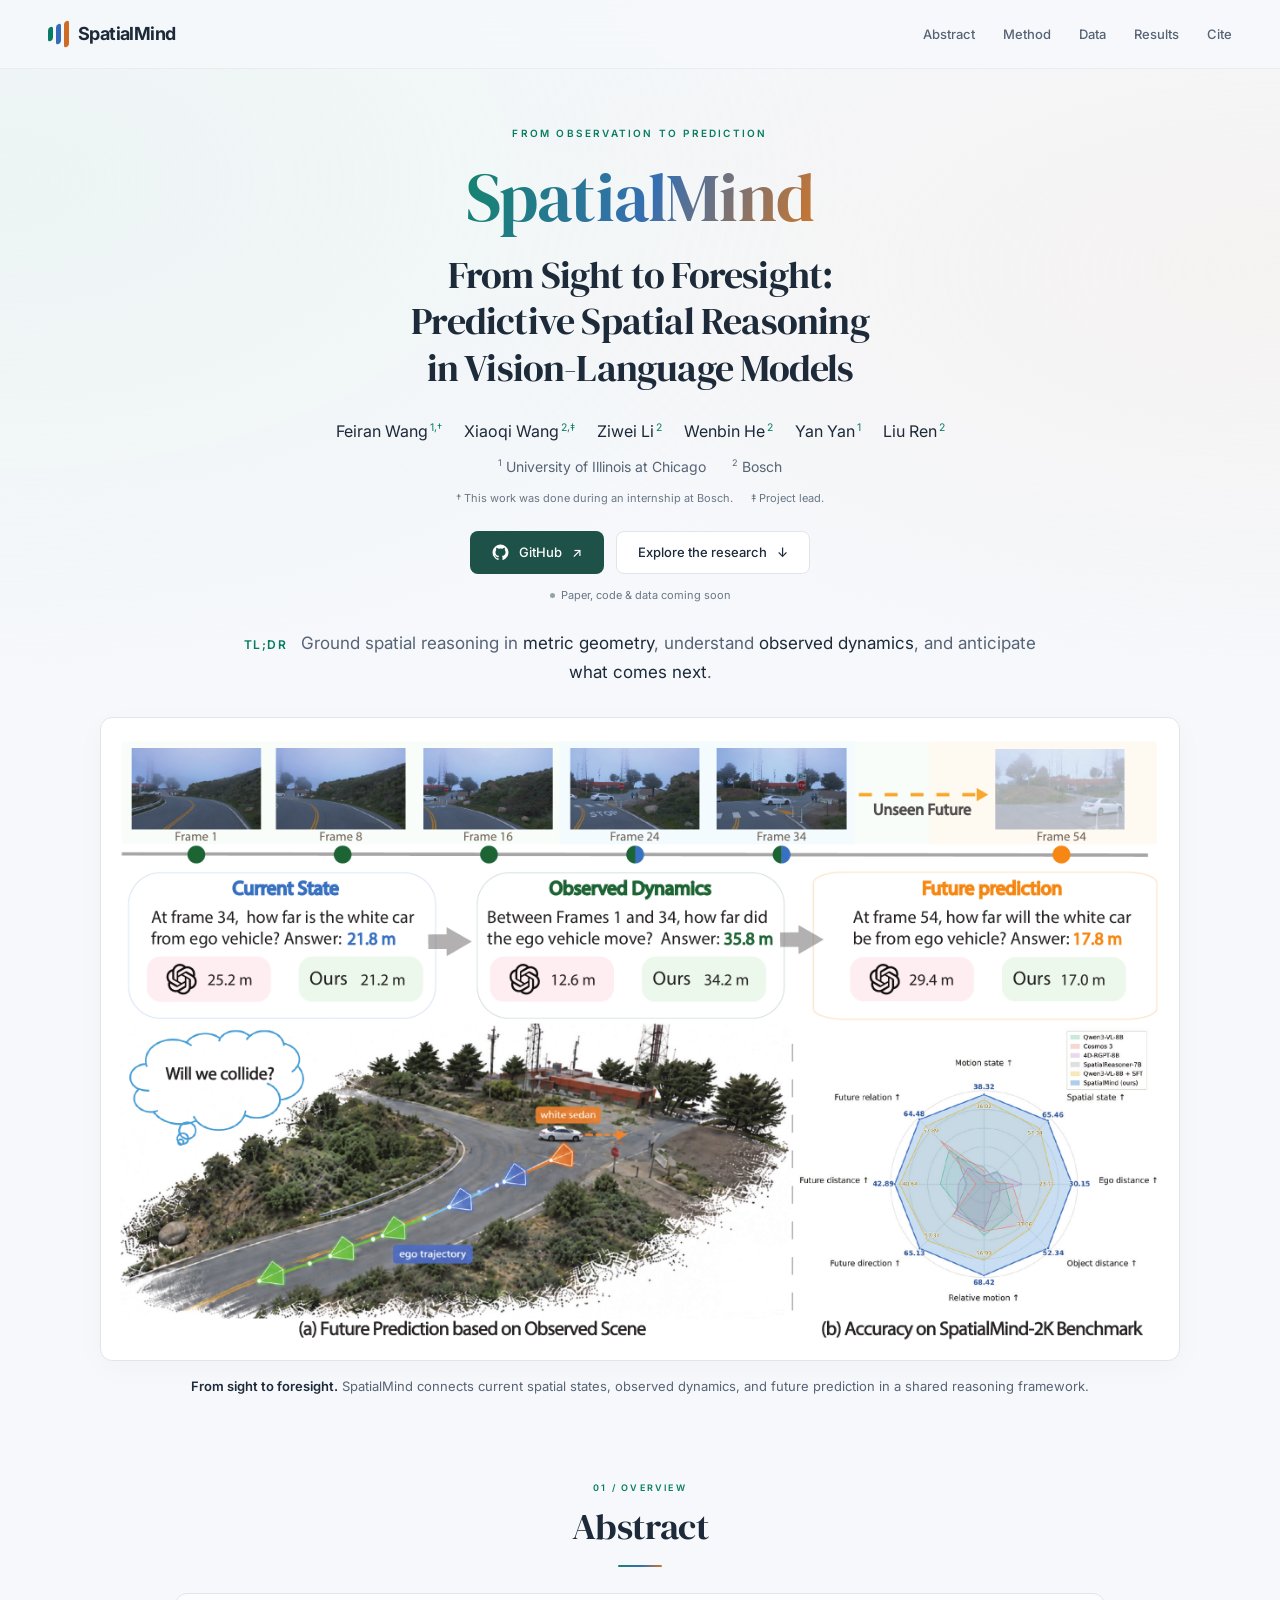
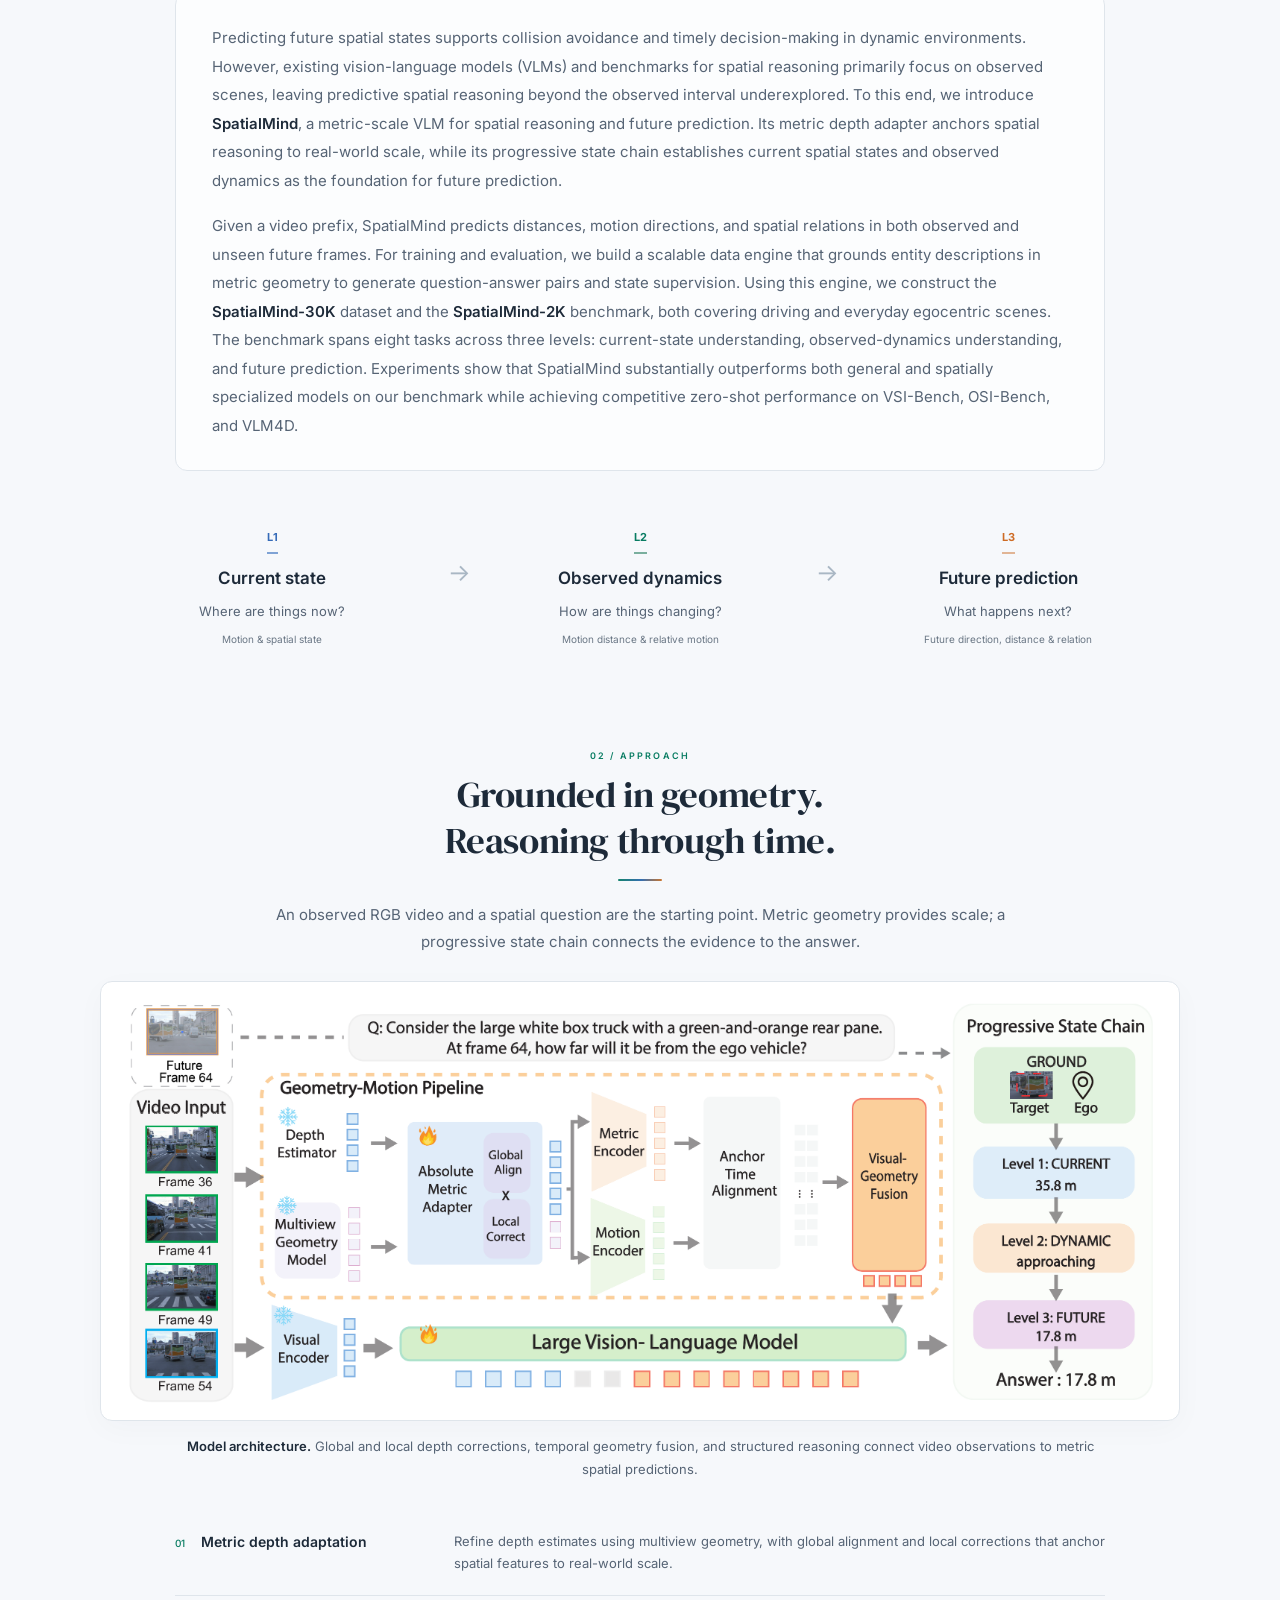
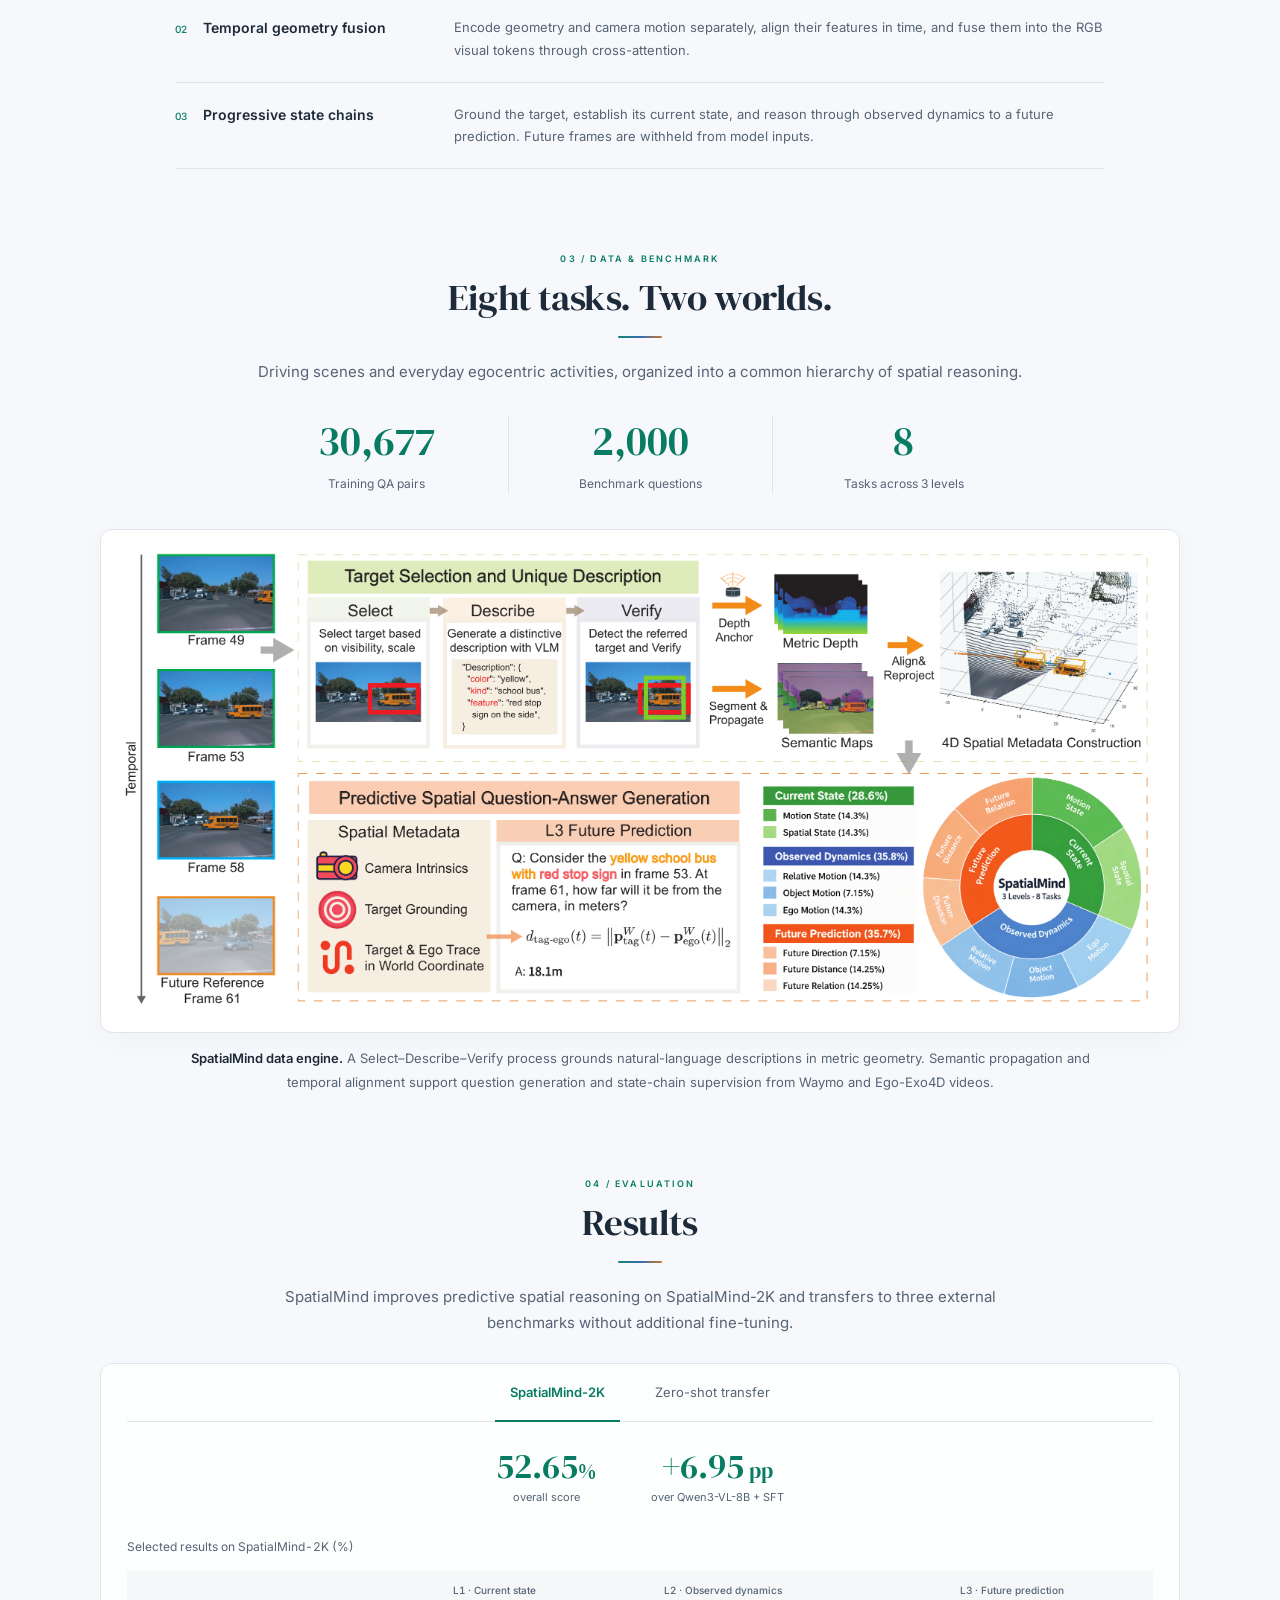
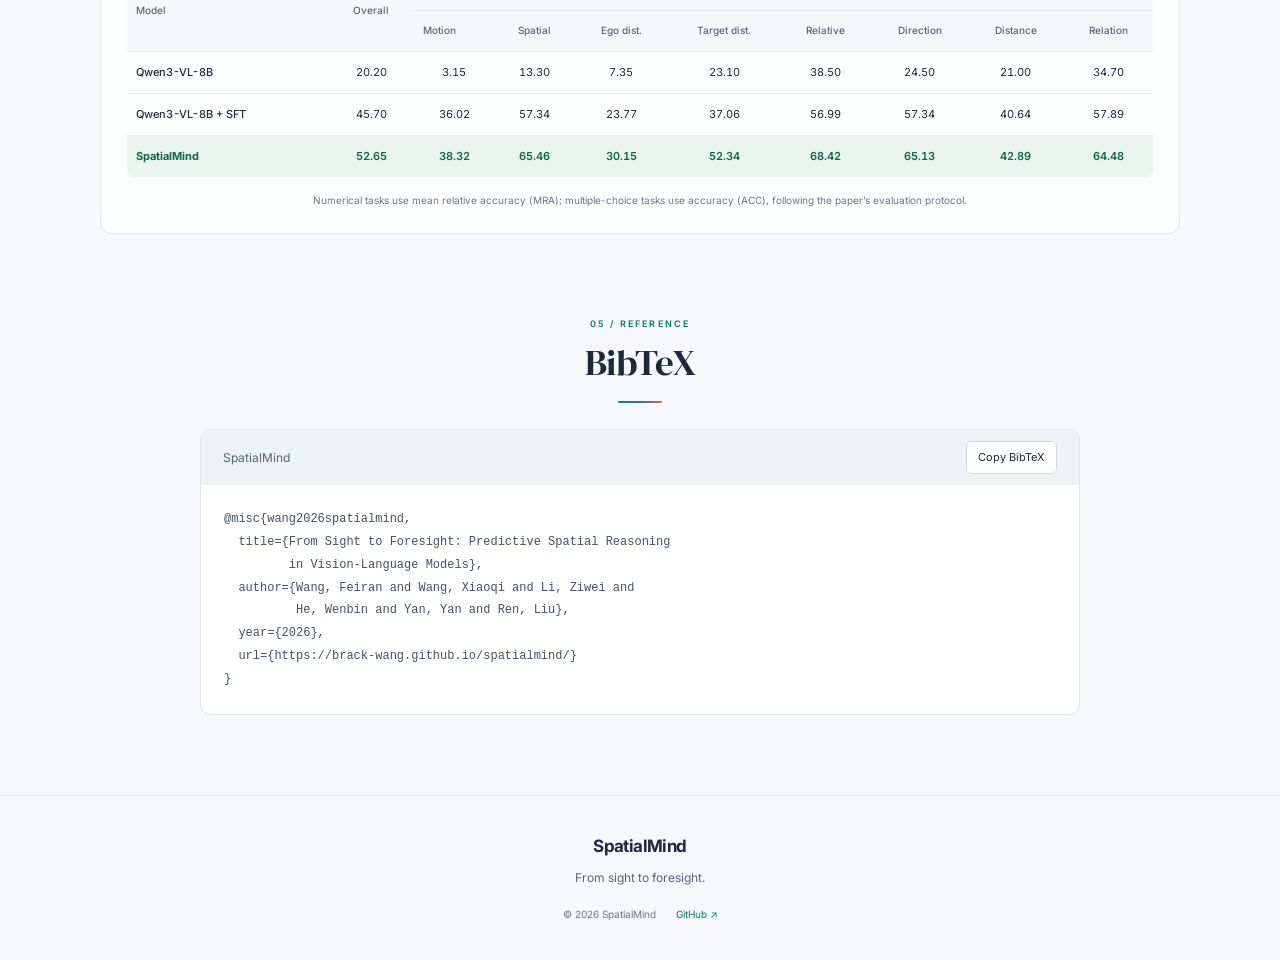
==== asset/index.html @ e6ec5005 "Move project files into asset directory" ====
<!doctype html>
<html lang="en">
<head>
  <meta charset="utf-8">
  <meta name="viewport" content="width=device-width, initial-scale=1">
  <meta name="theme-color" content="#f6f8fb">
  <title>SpatialMind — From Sight to Foresight</title>
  <meta name="description" content="SpatialMind: metric-scale spatial reasoning and future prediction in vision-language models. From current spatial states and observed dynamics to unseen future frames.">
  <meta property="og:type" content="website">
  <meta property="og:title" content="SpatialMind — From Sight to Foresight">
  <meta property="og:description" content="Predictive Spatial Reasoning in Vision-Language Models">
  <meta property="og:url" content="https://brack-wang.github.io/spatialmind/">
  <meta property="og:image" content="https://brack-wang.github.io/spatialmind/teaser.png">
  <meta name="twitter:card" content="summary_large_image">
  <link rel="canonical" href="https://brack-wang.github.io/spatialmind/">
  <link rel="icon" href="favicon.svg" type="image/svg+xml">
  <link rel="preconnect" href="https://fonts.googleapis.com">
  <link rel="preconnect" href="https://fonts.gstatic.com" crossorigin>
  <link href="https://fonts.googleapis.com/css2?family=DM+Serif+Display&family=Inter:wght@400;500;600;700&display=swap" rel="stylesheet">
  <link rel="stylesheet" href="style.css">
  <script src="site.js" defer></script>
</head>
<body>
  <a class="skip-link" href="#main">Skip to content</a>
  <header class="site-header">
    <div class="nav-shell">
      <a class="wordmark" href="#top" aria-label="SpatialMind, back to top"><span class="brand-mark" aria-hidden="true"><i></i><i></i><i></i></span>SpatialMind</a>
      <nav aria-label="Main navigation">
        <a href="#abstract">Abstract</a><a href="#method">Method</a><a href="#data">Data</a><a href="#results">Results</a><a href="#citation">Cite</a>
      </nav>
    </div>
  </header>

  <main id="main">
    <section class="hero container" id="top" aria-labelledby="paper-title">
      <p class="eyebrow">FROM OBSERVATION TO PREDICTION</p>
      <h1 id="paper-title"><span class="project-name">SpatialMind</span><span class="paper-title">From Sight to Foresight:<br>Predictive Spatial Reasoning<br class="desktop-break"> in Vision-Language Models</span></h1>
      <div class="authors" aria-label="Authors">
        <span><a href="https://openreview.net/profile?id=~Feiran_Wang2">Feiran Wang</a><sup>1,†</sup></span>
        <span><a href="https://openreview.net/profile?id=~Xiaoqi_Wang2">Xiaoqi Wang</a><sup>2,‡</sup></span>
        <span><a href="https://openreview.net/profile?id=~Ziwei_Li3">Ziwei Li</a><sup>2</sup></span>
        <span><a href="https://openreview.net/profile?id=~Wenbin_He1">Wenbin He</a><sup>2</sup></span>
        <span><a href="https://openreview.net/profile?id=~Yan_Yan6">Yan Yan</a><sup>1</sup></span>
        <span><a href="https://openreview.net/profile?id=~Liu_Ren1">Liu Ren</a><sup>2</sup></span>
      </div>
      <div class="affiliations"><span><sup>1</sup> University of Illinois at Chicago</span><span><sup>2</sup> Bosch</span></div>
      <p class="author-notes"><span>† This work was done during an internship at Bosch.</span><span>‡ Project lead.</span></p>
      <div class="hero-actions">
        <a class="button button-primary" href="https://github.com/Brack-Wang/spatialmind"><svg viewBox="0 0 24 24" aria-hidden="true"><path fill="currentColor" d="M12 .8a11.2 11.2 0 0 0-3.54 21.83c.56.1.77-.24.77-.54v-2.1c-3.12.68-3.78-1.33-3.78-1.33-.51-1.3-1.25-1.64-1.25-1.64-1.02-.7.08-.69.08-.69 1.13.08 1.72 1.16 1.72 1.16 1 1.71 2.62 1.22 3.26.93.1-.72.4-1.22.71-1.5-2.49-.28-5.11-1.24-5.11-5.53 0-1.22.44-2.22 1.16-3-.12-.28-.5-1.42.11-2.96 0 0 .94-.3 3.08 1.15a10.7 10.7 0 0 1 5.6 0c2.14-1.45 3.08-1.15 3.08-1.15.61 1.54.23 2.68.11 2.96.72.78 1.16 1.78 1.16 3 0 4.3-2.62 5.24-5.12 5.52.4.35.76 1.03.76 2.08v3.1c0 .3.2.65.77.54A11.2 11.2 0 0 0 12 .8Z"/></svg>GitHub <span aria-hidden="true">↗</span></a>
        <a class="button button-secondary" href="#abstract">Explore the research <span aria-hidden="true">↓</span></a>
      </div>
      <p class="release-note"><span aria-hidden="true"></span>Paper, code &amp; data coming soon</p>
      <p class="tldr"><strong>TL;DR</strong> Ground spatial reasoning in <em>metric geometry</em>, understand <em>observed dynamics</em>, and anticipate <em>what comes next</em>.</p>
    </section>

    <div class="container">
      <figure class="figure-block hero-figure">
        <a class="figure-frame" href="teaser.png" data-lightbox aria-label="Enlarge the SpatialMind overview"><img src="teaser.png" width="2400" height="1398" alt="SpatialMind reasons from a current distance estimate through observed motion to future distance prediction. A driving example and an eight-task benchmark comparison illustrate the approach." fetchpriority="high"></a>
        <figcaption><strong>From sight to foresight.</strong> SpatialMind connects current spatial states, observed dynamics, and future prediction in a shared reasoning framework.</figcaption>
      </figure>
    </div>

    <section class="section container" id="abstract" aria-labelledby="abstract-title">
      <div class="section-heading"><span class="section-label">01 / OVERVIEW</span><h2 id="abstract-title">Abstract</h2></div>
      <div class="paper-panel abstract-text">
        <p>Predicting future spatial states supports collision avoidance and timely decision-making in dynamic environments. However, existing vision-language models (VLMs) and benchmarks for spatial reasoning primarily focus on observed scenes, leaving predictive spatial reasoning beyond the observed interval underexplored. To this end, we introduce <strong>SpatialMind</strong>, a metric-scale VLM for spatial reasoning and future prediction. Its metric depth adapter anchors spatial reasoning to real-world scale, while its progressive state chain establishes current spatial states and observed dynamics as the foundation for future prediction.</p>
        <p>Given a video prefix, SpatialMind predicts distances, motion directions, and spatial relations in both observed and unseen future frames. For training and evaluation, we build a scalable data engine that grounds entity descriptions in metric geometry to generate question-answer pairs and state supervision. Using this engine, we construct the <strong>SpatialMind-30K</strong> dataset and the <strong>SpatialMind-2K</strong> benchmark, both covering driving and everyday egocentric scenes. The benchmark spans eight tasks across three levels: current-state understanding, observed-dynamics understanding, and future prediction. Experiments show that SpatialMind substantially outperforms both general and spatially specialized models on our benchmark while achieving competitive zero-shot performance on VSI-Bench, OSI-Bench, and VLM4D.</p>
      </div>
      <ol class="reasoning-levels">
        <li><span class="level-index">L1</span><h3>Current state</h3><p>Where are things now?</p><span>Motion &amp; spatial state</span></li>
        <li><span class="level-index">L2</span><h3>Observed dynamics</h3><p>How are things changing?</p><span>Motion distance &amp; relative motion</span></li>
        <li><span class="level-index">L3</span><h3>Future prediction</h3><p>What happens next?</p><span>Future direction, distance &amp; relation</span></li>
      </ol>
    </section>

    <section class="section container" id="method" aria-labelledby="method-title">
      <div class="section-heading"><span class="section-label">02 / APPROACH</span><h2 id="method-title">Grounded in geometry.<br>Reasoning through time.</h2></div>
      <p class="section-intro">An observed RGB video and a spatial question are the starting point. Metric geometry provides scale; a progressive state chain connects the evidence to the answer.</p>
      <figure class="figure-block">
        <a class="figure-frame" href="model.png" data-lightbox aria-label="Enlarge the model architecture"><img src="model.png" width="2800" height="1083" loading="lazy" alt="SpatialMind architecture with metric depth refinement, separate geometry and motion encoders, anchor time alignment, visual-geometry fusion, and progressive state-chain reasoning."></a>
        <figcaption><strong>Model architecture.</strong> Global and local depth corrections, temporal geometry fusion, and structured reasoning connect video observations to metric spatial predictions.</figcaption>
      </figure>
      <dl class="method-details">
        <div><dt><span>01</span> Metric depth adaptation</dt><dd>Refine depth estimates using multiview geometry, with global alignment and local corrections that anchor spatial features to real-world scale.</dd></div>
        <div><dt><span>02</span> Temporal geometry fusion</dt><dd>Encode geometry and camera motion separately, align their features in time, and fuse them into the RGB visual tokens through cross-attention.</dd></div>
        <div><dt><span>03</span> Progressive state chains</dt><dd>Ground the target, establish its current state, and reason through observed dynamics to a future prediction. Future frames are withheld from model inputs.</dd></div>
      </dl>
    </section>

    <section class="section container" id="data" aria-labelledby="data-title">
      <div class="section-heading"><span class="section-label">03 / DATA &amp; BENCHMARK</span><h2 id="data-title">Eight tasks. Two worlds.</h2></div>
      <p class="section-intro">Driving scenes and everyday egocentric activities, organized into a common hierarchy of spatial reasoning.</p>
      <div class="dataset-stats"><div><strong>30,677</strong><span>Training QA pairs</span></div><div><strong>2,000</strong><span>Benchmark questions</span></div><div><strong>8</strong><span>Tasks across 3 levels</span></div></div>
      <figure class="figure-block">
        <a class="figure-frame" href="data-engine.png" data-lightbox aria-label="Enlarge the data engine"><img src="data-engine.png" width="2800" height="1257" loading="lazy" alt="The SpatialMind data engine links target selection and verified entity descriptions to metric geometry, temporal spatial metadata, and question-answer generation across eight tasks."></a>
        <figcaption><strong>SpatialMind data engine.</strong> A Select–Describe–Verify process grounds natural-language descriptions in metric geometry. Semantic propagation and temporal alignment support question generation and state-chain supervision from Waymo and Ego-Exo4D videos.</figcaption>
      </figure>
    </section>

    <section class="section container" id="results" aria-labelledby="results-title">
      <div class="section-heading"><span class="section-label">04 / EVALUATION</span><h2 id="results-title">Results</h2></div>
      <p class="section-intro">SpatialMind improves predictive spatial reasoning on SpatialMind-2K and transfers to three external benchmarks without additional fine-tuning.</p>
      <div class="results-tabs" data-tabs>
        <div class="tab-list" role="tablist" aria-label="Evaluation benchmark">
          <button role="tab" id="tab-spatialmind" aria-controls="panel-spatialmind" aria-selected="true" tabindex="0">SpatialMind-2K</button>
          <button role="tab" id="tab-transfer" aria-controls="panel-transfer" aria-selected="false" tabindex="-1">Zero-shot transfer</button>
        </div>
        <div id="panel-spatialmind" role="tabpanel" aria-labelledby="tab-spatialmind" tabindex="0">
          <div class="result-summary"><p><strong>52.65<span>%</span></strong> overall score</p><p><strong>+6.95<span> pp</span></strong> over Qwen3-VL-8B + SFT</p></div>
          <div class="table-scroll" tabindex="0" role="region" aria-label="SpatialMind-2K results, scroll horizontally for all tasks">
            <table class="results-table"><caption>Selected results on SpatialMind-2K (%)</caption><thead><tr><th scope="col" rowspan="2">Model</th><th scope="col" rowspan="2">Overall</th><th scope="colgroup" colspan="2">L1 · Current state</th><th scope="colgroup" colspan="3">L2 · Observed dynamics</th><th scope="colgroup" colspan="3">L3 · Future prediction</th></tr><tr><th scope="col">Motion</th><th scope="col">Spatial</th><th scope="col">Ego dist.</th><th scope="col">Target dist.</th><th scope="col">Relative</th><th scope="col">Direction</th><th scope="col">Distance</th><th scope="col">Relation</th></tr></thead><tbody>
              <tr><th scope="row">Qwen3-VL-8B</th><td>20.20</td><td>3.15</td><td>13.30</td><td>7.35</td><td>23.10</td><td>38.50</td><td>24.50</td><td>21.00</td><td>34.70</td></tr>
              <tr><th scope="row">Qwen3-VL-8B + SFT</th><td>45.70</td><td>36.02</td><td>57.34</td><td>23.77</td><td>37.06</td><td>56.99</td><td>57.34</td><td>40.64</td><td>57.89</td></tr>
              <tr class="ours"><th scope="row">SpatialMind</th><td>52.65</td><td>38.32</td><td>65.46</td><td>30.15</td><td>52.34</td><td>68.42</td><td>65.13</td><td>42.89</td><td>64.48</td></tr>
            </tbody></table>
          </div>
          <p class="table-note">Numerical tasks use mean relative accuracy (MRA); multiple-choice tasks use accuracy (ACC), following the paper’s evaluation protocol.</p>
        </div>
        <div id="panel-transfer" role="tabpanel" aria-labelledby="tab-transfer" tabindex="0" hidden>
          <div class="table-scroll" tabindex="0" role="region" aria-label="Zero-shot transfer results">
            <table class="results-table transfer-table"><caption>SpatialMind: zero-shot evaluation on external benchmarks (%)</caption><thead><tr><th scope="col">Benchmark</th><th scope="col">Average / Overall</th><th scope="col">Breakdown</th></tr></thead><tbody>
              <tr><th scope="row">VSI-Bench</th><td class="score">46.4</td><td>Measurement: 52.1 · Spatiotemporal: 52.4</td></tr>
              <tr><th scope="row">OSI-Bench</th><td class="score">35.0</td><td>Static: 30.2 · Dynamic: 33.4</td></tr>
              <tr><th scope="row">VLM4D</th><td class="score">53.4</td><td>Real: 53.5 · Synthetic: 52.9</td></tr>
            </tbody></table>
          </div>
          <p class="table-note">Each benchmark retains its original scoring convention. Scores across different benchmarks are not directly comparable.</p>
        </div>
      </div>
    </section>

    <section class="section container citation-section" id="citation" aria-labelledby="citation-title">
      <div class="section-heading"><span class="section-label">05 / REFERENCE</span><h2 id="citation-title">BibTeX</h2></div>
      <div class="citation-box"><div class="citation-bar"><span>SpatialMind</span><button class="copy-button" id="copy-citation" type="button">Copy BibTeX</button></div><pre><code id="bibtex">@misc{wang2026spatialmind,
  title={From Sight to Foresight: Predictive Spatial Reasoning
         in Vision-Language Models},
  author={Wang, Feiran and Wang, Xiaoqi and Li, Ziwei and
          He, Wenbin and Yan, Yan and Ren, Liu},
  year={2026},
  url={https://brack-wang.github.io/spatialmind/}
}</code></pre><p id="copy-status" class="copy-status" role="status" aria-live="polite"></p></div>
    </section>
  </main>
  <footer><a class="wordmark" href="#top">SpatialMind</a><p>From sight to foresight.</p><div><span>© 2026 SpatialMind</span><a href="https://github.com/Brack-Wang/spatialmind">GitHub ↗</a></div></footer>
  <dialog id="figure-dialog" aria-labelledby="figure-dialog-title"><div class="dialog-bar"><h2 id="figure-dialog-title">Figure preview</h2><button type="button" id="close-figure" aria-label="Close figure preview">×</button></div><img id="expanded-figure" alt=""><p id="expanded-caption"></p></dialog>
</body>
</html>
---- asset/style.css ----
:root {
  color-scheme: light;
  --ink: #1d2a39;
  --muted: #566475;
  --light: #6a7785;
  --green: #087c62;
  --blue: #356bb8;
  --orange: #ce6b24;
  --line: #dfe5eb;
  --paper: #fff;
  --gradient: linear-gradient(110deg, #14846c 0%, #366fb1 53%, #cd762c 100%);
}
* { box-sizing: border-box; }
html { scroll-behavior: smooth; scroll-padding-top: 90px; }
body { margin: 0; background: #f6f8fb; color: var(--ink); font: 400 16px/1.75 "Inter", -apple-system, BlinkMacSystemFont, "Segoe UI", sans-serif; }
body::before { content: ""; position: fixed; inset: 0; z-index: -1; background: radial-gradient(ellipse at 0% 20%, #d8eee44d, transparent 48%), radial-gradient(ellipse at 100% 30%, #f5e4d945, transparent 45%); pointer-events: none; }
a { color: var(--green); text-decoration: none; text-underline-offset: 4px; }
a:hover { text-decoration: underline; }
button, a { -webkit-tap-highlight-color: transparent; }
button { font: inherit; cursor: pointer; }
button:disabled { cursor: default; }
:focus-visible { outline: 3px solid #356bb8; outline-offset: 5px; }
img { display: block; max-width: 100%; height: auto; }
sup { font-size: .65em; line-height: 0; }
strong { font-weight: 600; }
[hidden] { display: none !important; }
.container { width: min(1080px, calc(100% - 48px)); margin-inline: auto; }
.skip-link { position: fixed; top: -80px; left: 16px; z-index: 200; padding: 8px 16px; background: white; border: 1px solid var(--green); }
.skip-link:focus { top: 10px; }
.site-header { position: sticky; top: 0; z-index: 20; background: #f6f8fbec; border-bottom: 1px solid #dfe5eb9c; backdrop-filter: blur(16px); }
.nav-shell { max-width: 1240px; min-height: 68px; padding: 12px 28px; margin: auto; display: flex; align-items: center; justify-content: space-between; gap: 24px; }
.wordmark { display: inline-flex; align-items: center; gap: 9px; font-size: 18px; font-weight: 700; letter-spacing: -.6px; color: var(--ink); }
.wordmark:hover { text-decoration: none; }
.brand-mark { display: flex; gap: 3px; align-items: center; }
.brand-mark i { width: 5px; height: 14px; border-radius: 3px; background: var(--green); transform: skewY(-20deg); }
.brand-mark i:nth-child(2) { height: 20px; background: var(--blue); }
.brand-mark i:nth-child(3) { height: 26px; background: var(--orange); }
nav { display: flex; align-items: center; gap: 28px; }
nav a { color: var(--muted); font-size: 13px; font-weight: 500; transition: color .15s; }
nav a:hover, nav a[aria-current] { color: var(--green); }
.hero { text-align: center; padding-block: 56px 30px; }
.eyebrow, .section-label { font-size: 10px; font-weight: 600; letter-spacing: 2.2px; color: var(--green); }
.eyebrow { margin: 0 0 14px; }
h1 { margin: 0; font-family: "DM Serif Display", Georgia, serif; font-weight: 400; line-height: 1.2; letter-spacing: -.8px; }
.project-name { display: block; width: fit-content; margin: 0 auto 14px; font-size: clamp(48px, 7vw, 68px); background: var(--gradient); background-clip: text; -webkit-background-clip: text; color: transparent; }
.paper-title { display: block; font-size: clamp(25px, 3.6vw, 38px); line-height: 1.22; max-width: 900px; margin: auto; }
.authors { display: flex; flex-wrap: wrap; justify-content: center; gap: 5px 22px; margin: 26px 0 10px; font-size: 16px; }
.authors > span { white-space: nowrap; }
.authors a { color: var(--ink); }
.authors sup { color: var(--green); padding-left: 2px; }
.affiliations { display: flex; flex-wrap: wrap; justify-content: center; gap: 6px 26px; color: var(--muted); font-size: 14px; }
.author-notes { display: flex; flex-wrap: wrap; justify-content: center; gap: 3px 18px; margin: 9px 0 23px; font-size: 11px; color: var(--light); }
.hero-actions { display: flex; flex-wrap: wrap; gap: 12px; justify-content: center; }
.button { display: inline-flex; justify-content: center; align-items: center; gap: 10px; min-height: 43px; padding: 9px 21px; border-radius: 8px; font-size: 13px; font-weight: 500; border: 1px solid transparent; transition: transform .2s, box-shadow .2s; }
.button:hover { text-decoration: none; transform: translateY(-2px); box-shadow: 0 5px 15px #233d4512; }
.button svg { width: 17px; height: 17px; }
.button-primary { background: #1e5148; color: white; }
.button-secondary { background: white; color: var(--ink); border-color: var(--line); }
.release-note { margin: 12px 0 24px; color: var(--light); font-size: 11px; display: flex; align-items: center; justify-content: center; gap: 6px; }
.release-note > span { width: 5px; height: 5px; border-radius: 50%; background: #94a59f; }
.tldr { max-width: 830px; margin: 0 auto; font-size: 17px; line-height: 1.7; color: var(--muted); }
.tldr strong { color: var(--green); font-size: 12px; letter-spacing: 1.5px; margin-right: 9px; }
.tldr em { font-style: normal; color: var(--ink); }
.figure-block { margin: 0; }
.figure-frame { display: block; padding: 17px; border: 1px solid var(--line); border-radius: 12px; background: white; box-shadow: 0 8px 30px #22344707; overflow: hidden; cursor: zoom-in; }
.figure-frame:hover { border-color: #a5bdb7; }
.figure-frame img { width: 100%; }
figcaption { max-width: 930px; margin: 14px auto 0; color: var(--muted); font-size: 13px; line-height: 1.8; text-align: center; }
figcaption strong { color: var(--ink); }
.section { padding-top: 82px; }
.section-heading { text-align: center; margin-bottom: 26px; }
.section-label { display: block; margin-bottom: 7px; font-size: 9px; }
h2 { margin: 0; font: 400 clamp(28px, 3.6vw, 37px)/1.25 "DM Serif Display", Georgia, serif; letter-spacing: -.4px; }
.section-heading::after { content: ""; display: block; margin: 16px auto 0; height: 2px; width: 44px; border-radius: 2px; background: var(--gradient); }
.section-intro { max-width: 790px; margin: -5px auto 26px; text-align: center; color: var(--muted); font-size: 15px; }
.paper-panel { background: #ffffffb3; border: 1px solid var(--line); border-radius: 12px; }
.abstract-text { max-width: 930px; padding: 30px 36px; margin: auto; color: var(--muted); font-size: 15px; line-height: 1.9; }
.abstract-text p { margin: 0; }
.abstract-text p + p { margin-top: 17px; }
.abstract-text strong { color: var(--ink); }
.reasoning-levels { list-style: none; display: grid; grid-template-columns: repeat(3, 1fr); gap: 24px; padding: 0; margin: 35px 0 0; text-align: center; }
.reasoning-levels li { position: relative; padding: 15px 10px; }
.reasoning-levels li + li::before { content: "→"; position: absolute; left: -20px; top: 46px; color: #a9b7c4; font-size: 24px; }
.level-index { display: inline-block; font-size: 11px; font-weight: 700; color: var(--blue); border-bottom: 2px solid #7fa3d5; padding-bottom: 4px; margin-bottom: 10px; }
.reasoning-levels li:nth-child(2) .level-index { color: var(--green); border-color: #7aaf9e; }
.reasoning-levels li:nth-child(3) .level-index { color: var(--orange); border-color: #e1b595; }
.reasoning-levels h3 { font-size: 17px; font-weight: 600; margin: 0 0 7px; }
.reasoning-levels p { font-size: 13px; margin: 0; color: var(--muted); }
.reasoning-levels li > span:last-child { font-size: 10px; color: var(--light); }
.method-details { max-width: 930px; margin: 28px auto 0; }
.method-details > div { display: grid; grid-template-columns: 255px 1fr; gap: 24px; padding: 20px 0; border-bottom: 1px solid var(--line); }
.method-details dt { font-size: 14px; font-weight: 600; }
.method-details dt span { font-size: 10px; color: var(--green); margin-right: 12px; font-weight: 500; }
.method-details dd { margin: 0; color: var(--muted); font-size: 13px; }
.dataset-stats { display: grid; grid-template-columns: repeat(3, 1fr); max-width: 790px; margin: 30px auto 35px; }
.dataset-stats > div { text-align: center; }
.dataset-stats > div + div { border-left: 1px solid var(--line); }
.dataset-stats strong { display: block; color: var(--green); font: 400 clamp(27px, 4vw, 41px)/1.3 "DM Serif Display", Georgia, serif; }
.dataset-stats span { display: block; margin-top: 4px; font-size: 12px; color: var(--muted); }
.results-tabs { background: #ffffffc9; border: 1px solid var(--line); border-radius: 12px; padding: 0 26px 15px; }
.tab-list { display: flex; justify-content: center; gap: 20px; border-bottom: 1px solid var(--line); margin-bottom: 22px; }
.tab-list button { border: 0; border-bottom: 2px solid transparent; background: transparent; padding: 17px 15px; font-size: 13px; color: var(--muted); margin-bottom: -1px; }
.tab-list button[aria-selected="true"] { border-bottom-color: var(--green); color: var(--green); font-weight: 600; }
.result-summary { display: flex; gap: 55px; justify-content: center; margin: 22px 0 28px; }
.result-summary p { margin: 0; color: var(--muted); font-size: 11px; text-align: center; }
.result-summary strong { display: block; font: 400 34px/1.3 "DM Serif Display", Georgia, serif; color: var(--green); }
.result-summary strong span { font-size: 21px; }
.table-scroll { max-width: 100%; overflow-x: auto; border-radius: 6px; }
.results-table { width: 100%; border-collapse: collapse; font-size: 11px; font-variant-numeric: tabular-nums; }
.results-table caption { text-align: left; padding: 0 0 14px; color: var(--muted); font-size: 12px; }
.results-table td, .results-table th { text-align: center; padding: 11px 9px; white-space: nowrap; border-bottom: 1px solid #e5e9ee; }
.results-table thead th { background: #f5f7f9; color: var(--muted); font-weight: 500; font-size: 10px; }
.results-table th:first-child { text-align: left; }
.results-table tbody th { font-weight: 500; }
.results-table .ours { background: #eaf5ef; color: #13644c; font-weight: 600; }
.results-table .ours th { font-weight: 700; }
.results-table tbody tr:last-child > * { border-bottom: 0; }
.table-note { text-align: center; font-size: 10px; color: var(--light); margin: 15px auto 8px; max-width: 850px; }
.transfer-table { margin-top: 32px; font-size: 13px; }
.transfer-table th, .transfer-table td { padding: 18px 15px; }
.transfer-table thead th { font-size: 11px; }
.score { color: var(--green); font-weight: 700; }
.citation-section { padding-bottom: 80px; }
.citation-box { max-width: 880px; margin: auto; border: 1px solid var(--line); border-radius: 10px; overflow: hidden; background: #fff; }
.citation-bar { display: flex; justify-content: space-between; align-items: center; gap: 16px; background: #eef2f5; padding: 11px 22px; font-size: 12px; color: var(--muted); }
.copy-button { font-size: 11px; border: 1px solid #cfd8df; border-radius: 5px; background: white; color: var(--ink); padding: 6px 11px; min-height: 32px; }
.copy-button:hover { border-color: var(--green); color: var(--green); }
pre { margin: 0; overflow-x: auto; padding: 23px; font: 12px/1.9 ui-monospace, SFMono-Regular, Menlo, Consolas, monospace; color: #405362; }
.copy-status { color: var(--green); font-size: 12px; padding: 0 23px; margin: 0; }
.copy-status:not(:empty) { padding-bottom: 15px; }
footer { border-top: 1px solid var(--line); text-align: center; padding: 36px 24px; }
footer .wordmark { font-size: 17px; }
footer p { margin: 6px 0 18px; color: var(--muted); font-size: 12px; }
footer > div { display: flex; justify-content: center; flex-wrap: wrap; gap: 20px; color: var(--light); font-size: 10px; }
dialog { width: min(1500px, calc(100% - 32px)); max-height: calc(100dvh - 32px); border: 1px solid var(--line); padding: 0 20px 15px; border-radius: 12px; background: white; box-shadow: 0 20px 100px #1020224d; }
dialog::backdrop { background: #14232cbd; backdrop-filter: blur(4px); }
.dialog-bar { position: sticky; top: 0; z-index: 1; display: flex; justify-content: space-between; align-items: center; padding: 10px 0; background: #fff; }
.dialog-bar h2 { font: 500 13px "Inter", sans-serif; }
.dialog-bar button { background: #f2f5f7; border: 0; border-radius: 50%; width: 38px; height: 38px; color: var(--ink); font-size: 27px; line-height: 1; }
dialog img { max-height: calc(100dvh - 160px); width: 100%; object-fit: contain; }
dialog > p { font-size: 12px; color: var(--muted); margin: 10px 0 0; }
body.dialog-open { overflow: hidden; }
@media (max-width: 760px) {
  .container { width: calc(100% - 32px); }
  .nav-shell { padding: 12px 16px; gap: 15px; }
  nav { gap: 14px; }
  nav a { font-size: 11px; }
  .wordmark { font-size: 15px; }
  .hero { padding-top: 38px; }
  .paper-title { font-size: 29px; }
  .authors { font-size: 14px; gap: 6px 18px; margin-top: 23px; }
  .affiliations { font-size: 12px; gap: 5px 16px; }
  .author-notes { font-size: 10px; }
  .tldr { font-size: 15px; max-width: 600px; }
  .figure-frame { padding: 10px; border-radius: 9px; }
  figcaption { font-size: 12px; padding-inline: 5px; }
  .section { padding-top: 60px; }
  .abstract-text { padding: 23px; font-size: 14px; }
  .reasoning-levels { gap: 9px; }
  .reasoning-levels h3 { font-size: 14px; }
  .reasoning-levels p { font-size: 11px; }
  .reasoning-levels li > span:last-child { font-size: 9px; }
  .reasoning-levels li + li::before { display: none; }
  .method-details > div { grid-template-columns: 1fr; gap: 7px; padding: 17px 4px; }
  .section-intro { font-size: 14px; }
  .results-tabs { padding-inline: 16px; }
  .citation-section { padding-bottom: 60px; }
}
@media (max-width: 460px) {
  .nav-shell { flex-wrap: wrap; justify-content: center; gap: 7px; padding-block: 9px; }
  nav { width: 100%; justify-content: center; gap: 24px; }
  nav a { font-size: 10px; }
  .brand-mark i { height: 10px; }
  .brand-mark i:nth-child(2) { height: 14px; }
  .brand-mark i:nth-child(3) { height: 18px; }
  .hero { padding-top: 31px; }
  .eyebrow { font-size: 8px; letter-spacing: 1.7px; }
  .project-name { font-size: 49px; margin-bottom: 17px; }
  .paper-title { font-size: 25px; }
  .desktop-break { display: none; }
  .authors { font-size: 13px; gap: 8px 16px; }
  .affiliations { flex-direction: column; gap: 1px; }
  .author-notes { font-size: 9px; max-width: 290px; margin-inline: auto; }
  .hero-actions { gap: 8px; }
  .button { padding-inline: 14px; font-size: 11px; }
  .tldr { font-size: 14px; }
  .figure-frame { padding: 7px; }
  h2 { font-size: 28px; }
  .abstract-text { padding: 21px; font-size: 13px; }
  .reasoning-levels { grid-template-columns: 1fr; text-align: left; gap: 0; margin-top: 22px; }
  .reasoning-levels li { padding: 12px 12px 14px 57px; border-bottom: 1px solid var(--line); }
  .reasoning-levels .level-index { position: absolute; left: 10px; top: 17px; }
  .reasoning-levels h3 { margin-bottom: 2px; font-size: 15px; }
  .dataset-stats span { font-size: 10px; max-width: 86px; margin-inline: auto; }
  .dataset-stats strong { font-size: 29px; }
  .tab-list { gap: 5px; }
  .tab-list button { padding-inline: 9px; font-size: 12px; }
  .result-summary { gap: 24px; }
  .result-summary strong { font-size: 30px; }
  .result-summary p { font-size: 9px; }
  .citation-bar { padding-inline: 15px; }
  pre { padding: 17px; font-size: 11px; }
  dialog { padding-inline: 12px; }
}
@media (prefers-reduced-motion: reduce) {
  html { scroll-behavior: auto; }
  *, *::before, *::after { transition: none !important; }
}
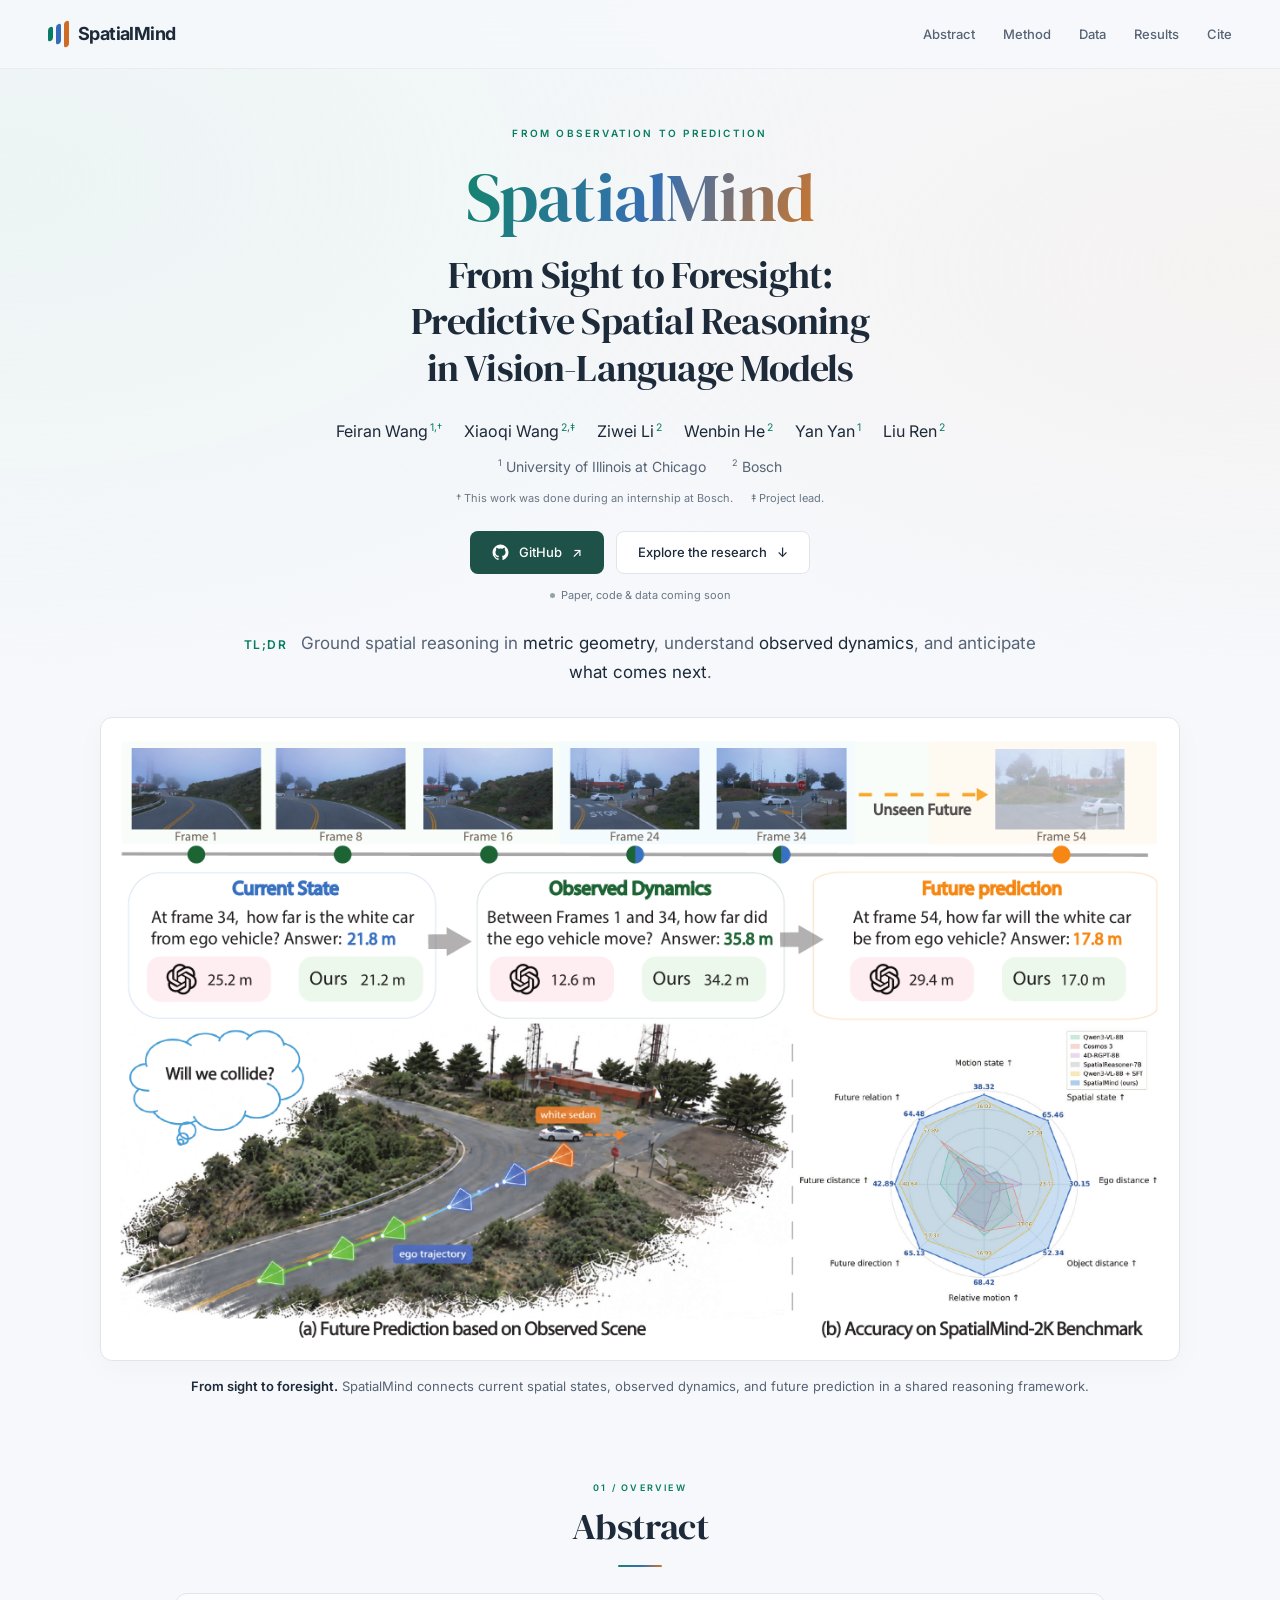
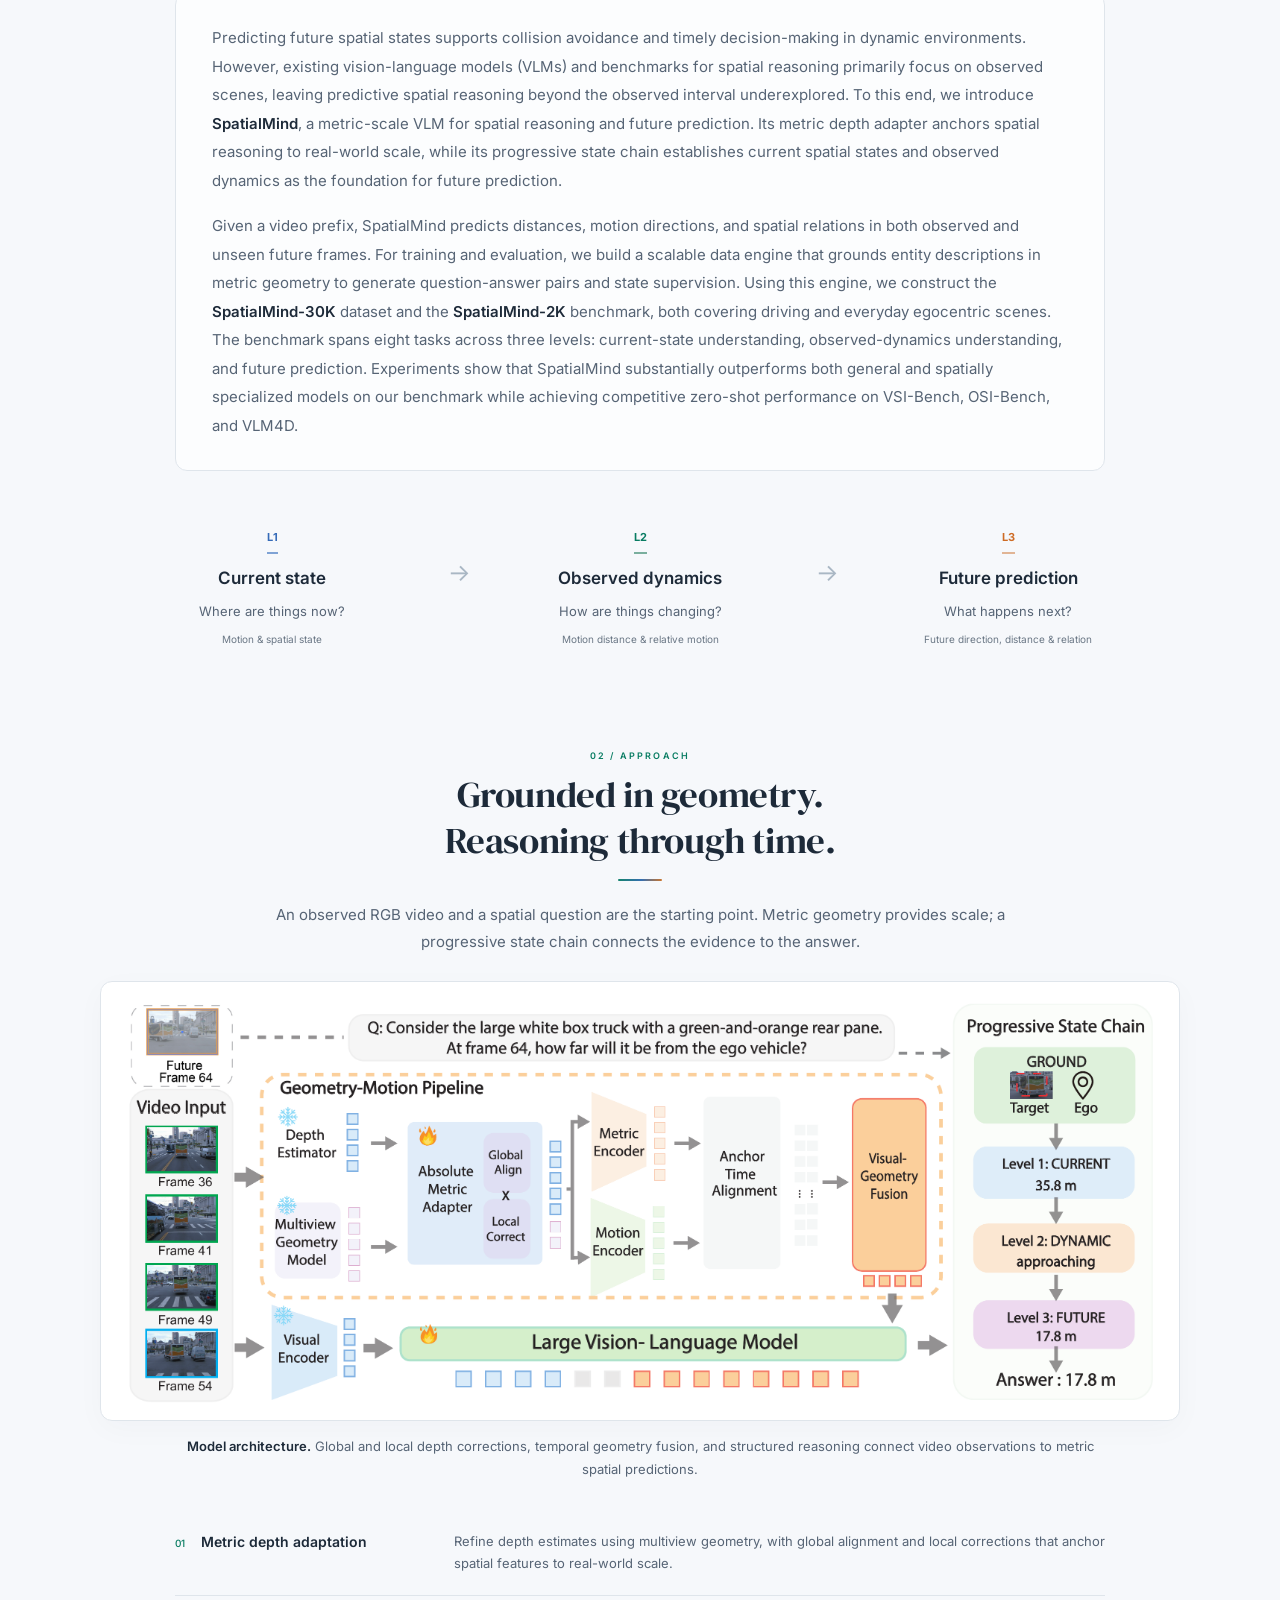
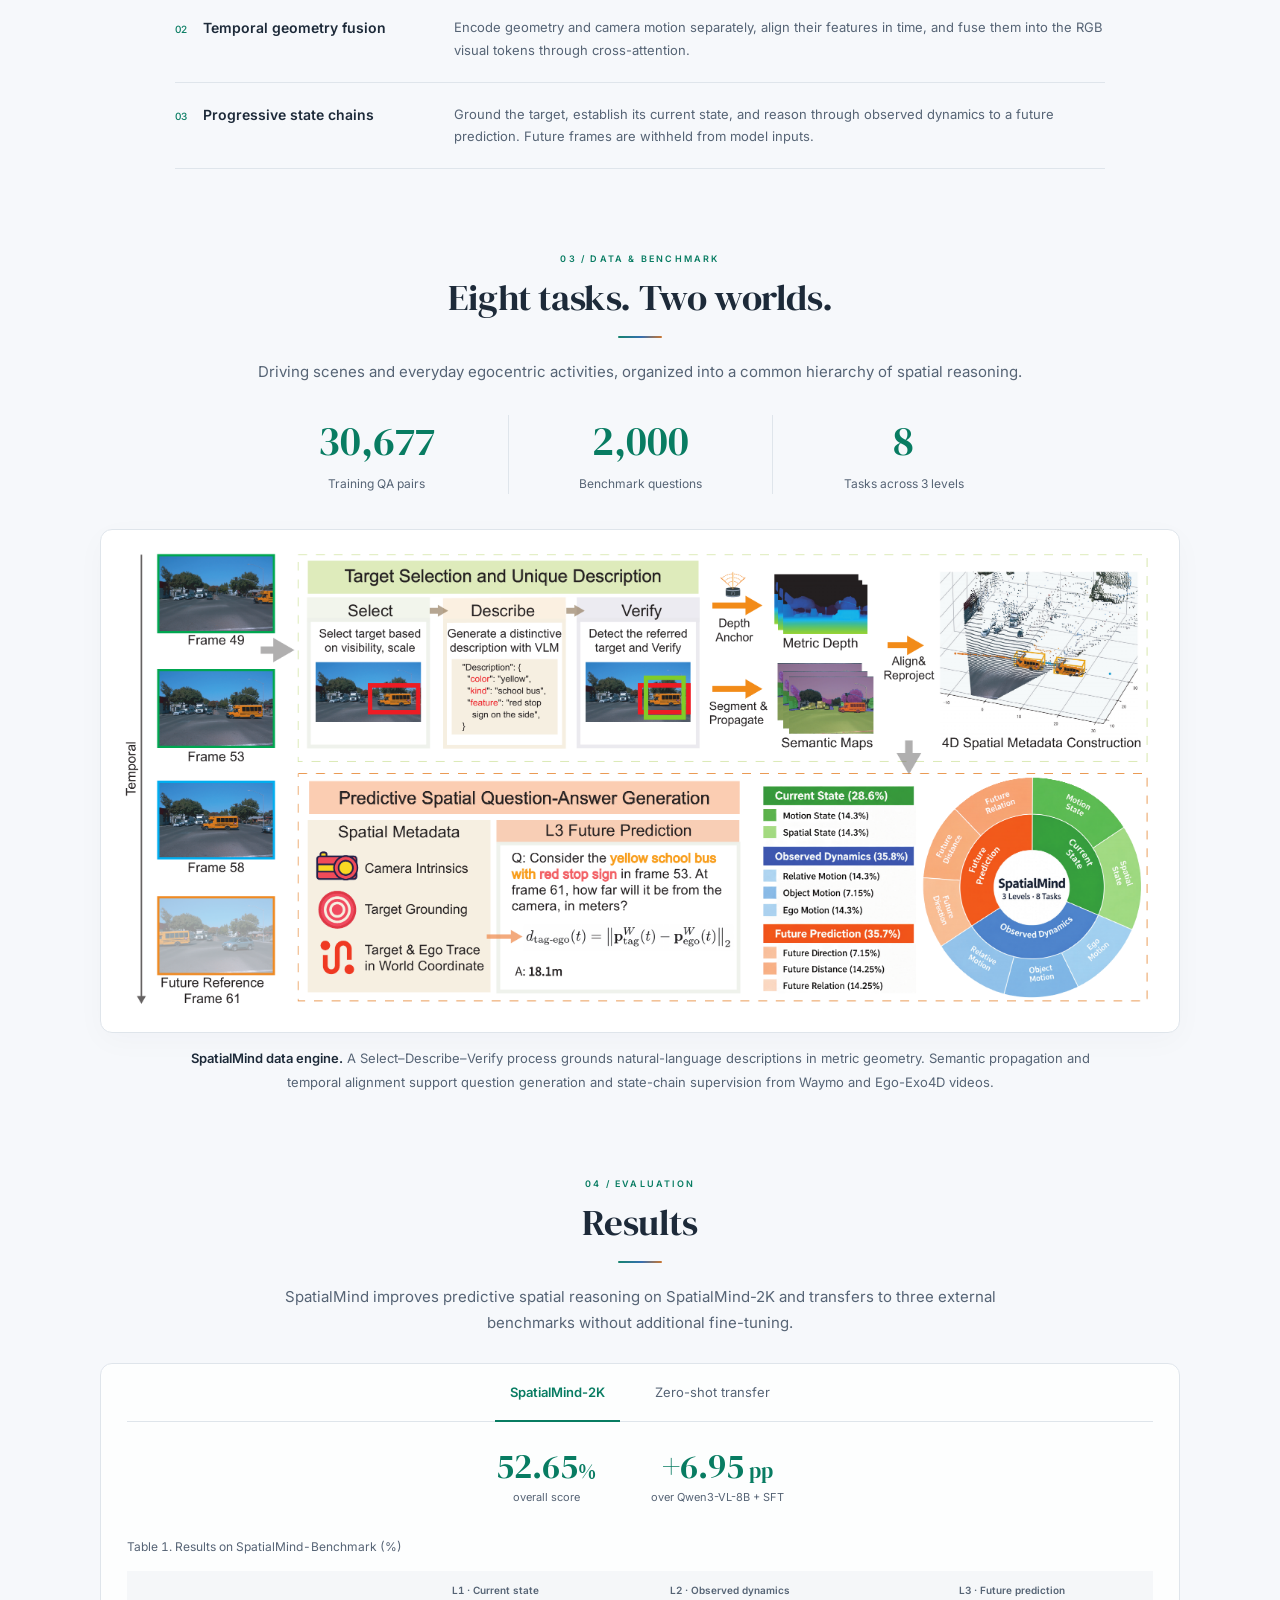
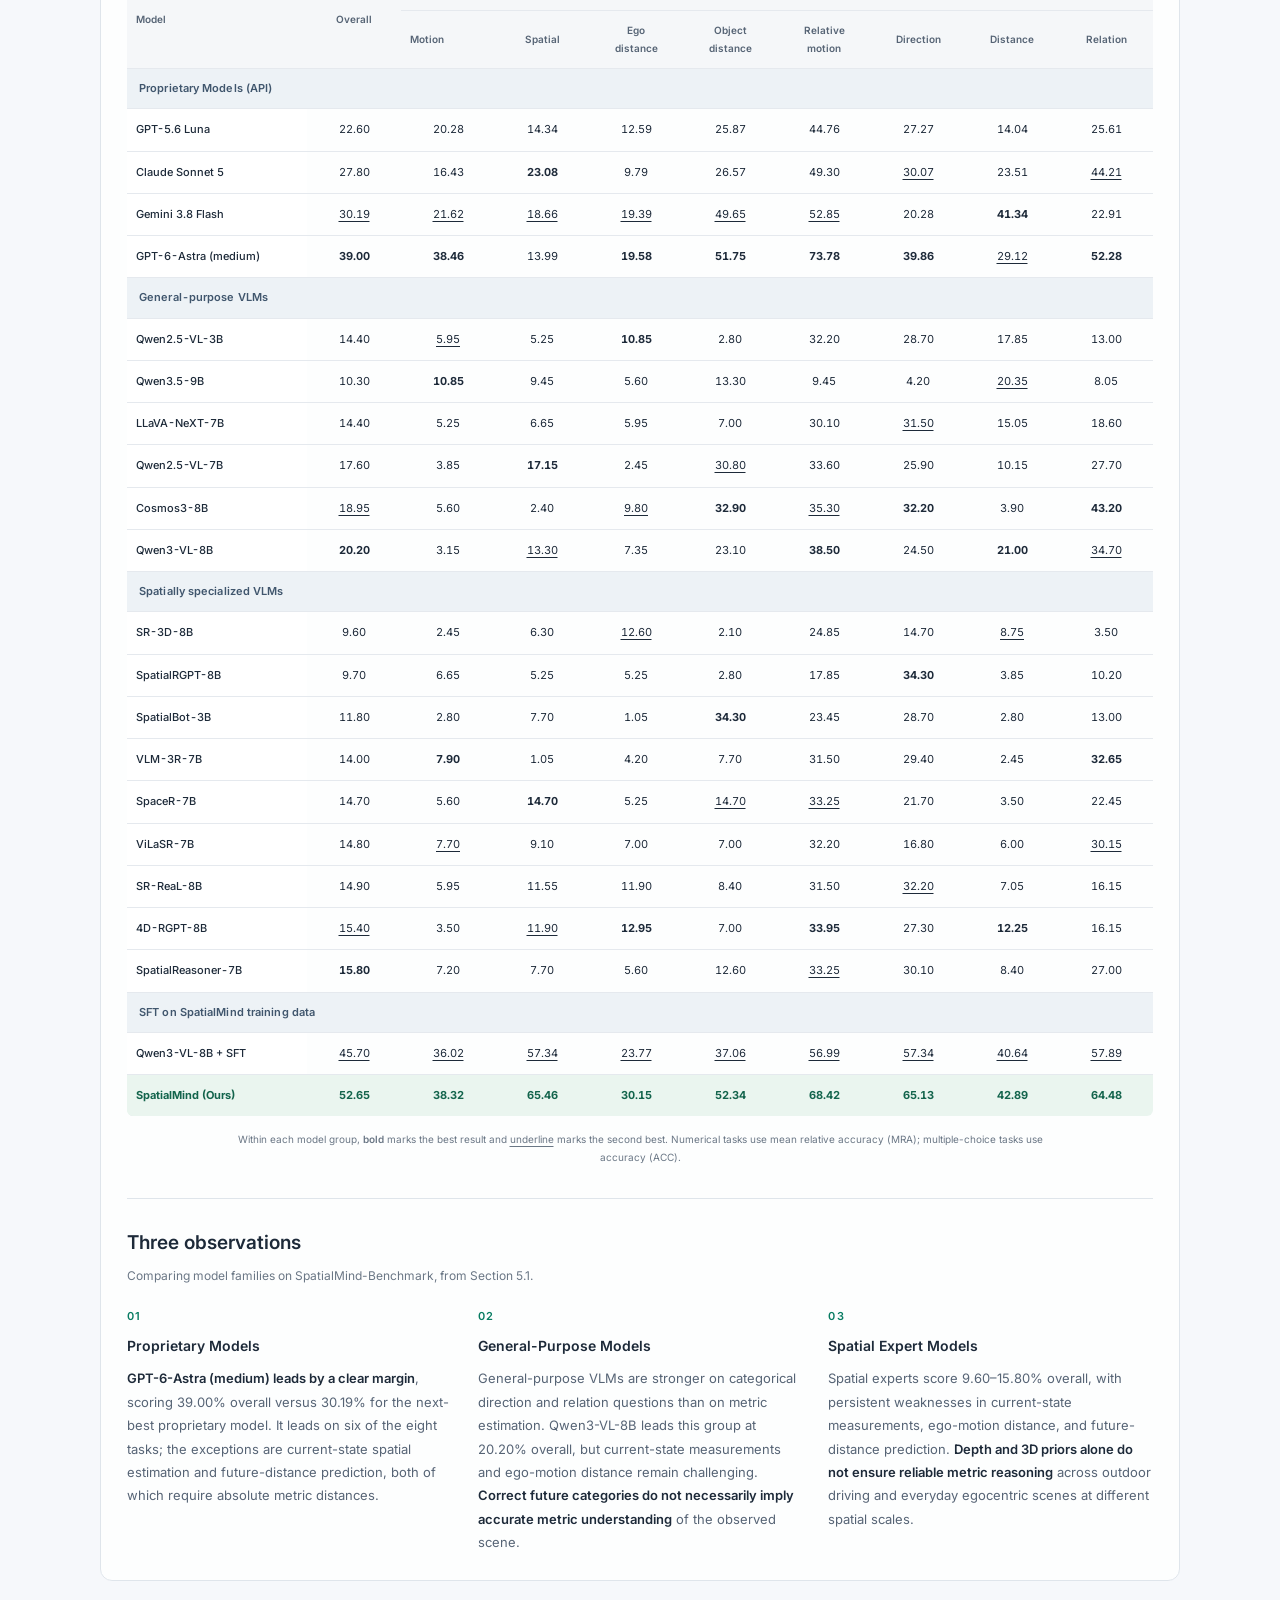
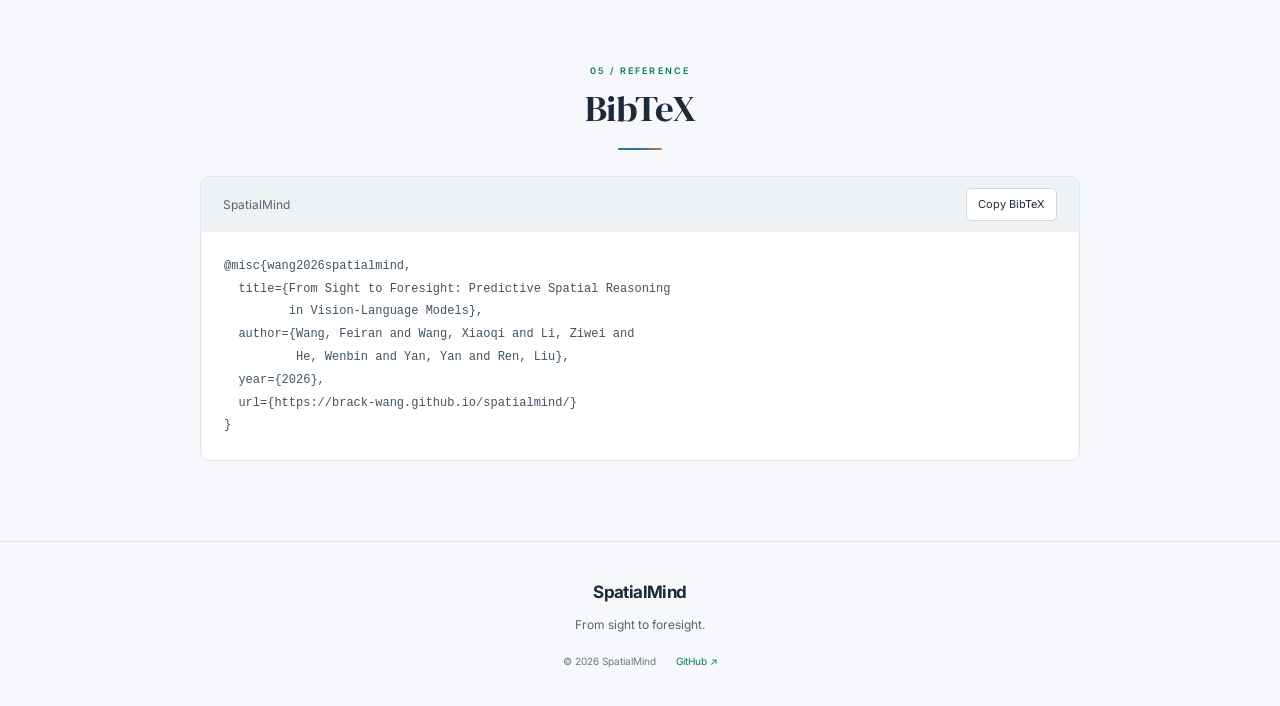
==== commit 88ab35ea: "Show full SpatialMind benchmark table and three model-family observations" ====
--- a/asset/index.html
+++ b/asset/index.html
@@ -108,13 +108,67 @@
         <div id="panel-spatialmind" role="tabpanel" aria-labelledby="tab-spatialmind" tabindex="0">
           <div class="result-summary"><p><strong>52.65<span>%</span></strong> overall score</p><p><strong>+6.95<span> pp</span></strong> over Qwen3-VL-8B + SFT</p></div>
           <div class="table-scroll" tabindex="0" role="region" aria-label="SpatialMind-2K results, scroll horizontally for all tasks">
-            <table class="results-table"><caption>Selected results on SpatialMind-2K (%)</caption><thead><tr><th scope="col" rowspan="2">Model</th><th scope="col" rowspan="2">Overall</th><th scope="colgroup" colspan="2">L1 · Current state</th><th scope="colgroup" colspan="3">L2 · Observed dynamics</th><th scope="colgroup" colspan="3">L3 · Future prediction</th></tr><tr><th scope="col">Motion</th><th scope="col">Spatial</th><th scope="col">Ego dist.</th><th scope="col">Target dist.</th><th scope="col">Relative</th><th scope="col">Direction</th><th scope="col">Distance</th><th scope="col">Relation</th></tr></thead><tbody>
-              <tr><th scope="row">Qwen3-VL-8B</th><td>20.20</td><td>3.15</td><td>13.30</td><td>7.35</td><td>23.10</td><td>38.50</td><td>24.50</td><td>21.00</td><td>34.70</td></tr>
-              <tr><th scope="row">Qwen3-VL-8B + SFT</th><td>45.70</td><td>36.02</td><td>57.34</td><td>23.77</td><td>37.06</td><td>56.99</td><td>57.34</td><td>40.64</td><td>57.89</td></tr>
-              <tr class="ours"><th scope="row">SpatialMind</th><td>52.65</td><td>38.32</td><td>65.46</td><td>30.15</td><td>52.34</td><td>68.42</td><td>65.13</td><td>42.89</td><td>64.48</td></tr>
-            </tbody></table>
+            <table class="results-table benchmark-table" aria-describedby="benchmark-table-note">
+              <caption>Table 1. Results on SpatialMind-Benchmark (%)</caption>
+              <thead>
+                <tr><th scope="col" rowspan="2">Model</th><th scope="col" rowspan="2">Overall</th><th scope="colgroup" colspan="2">L1 · Current state</th><th scope="colgroup" colspan="3">L2 · Observed dynamics</th><th scope="colgroup" colspan="3">L3 · Future prediction</th></tr>
+                <tr><th scope="col">Motion</th><th scope="col">Spatial</th><th scope="col">Ego<br>distance</th><th scope="col">Object<br>distance</th><th scope="col">Relative<br>motion</th><th scope="col">Direction</th><th scope="col">Distance</th><th scope="col">Relation</th></tr>
+              </thead>
+              <tbody>
+                <tr class="model-group"><th colspan="10" scope="rowgroup"><span>Proprietary Models (API)</span></th></tr>
+                <tr><th scope="row">GPT-5.6 Luna</th><td>22.60</td><td>20.28</td><td>14.34</td><td>12.59</td><td>25.87</td><td>44.76</td><td>27.27</td><td>14.04</td><td>25.61</td></tr>
+                <tr><th scope="row">Claude Sonnet 5</th><td>27.80</td><td>16.43</td><td><strong>23.08</strong></td><td>9.79</td><td>26.57</td><td>49.30</td><td><span class="second-best">30.07</span></td><td>23.51</td><td><span class="second-best">44.21</span></td></tr>
+                <tr><th scope="row">Gemini 3.8 Flash</th><td><span class="second-best">30.19</span></td><td><span class="second-best">21.62</span></td><td><span class="second-best">18.66</span></td><td><span class="second-best">19.39</span></td><td><span class="second-best">49.65</span></td><td><span class="second-best">52.85</span></td><td>20.28</td><td><strong>41.34</strong></td><td>22.91</td></tr>
+                <tr><th scope="row">GPT-6-Astra (medium)</th><td><strong>39.00</strong></td><td><strong>38.46</strong></td><td>13.99</td><td><strong>19.58</strong></td><td><strong>51.75</strong></td><td><strong>73.78</strong></td><td><strong>39.86</strong></td><td><span class="second-best">29.12</span></td><td><strong>52.28</strong></td></tr>
+              </tbody>
+              <tbody>
+                <tr class="model-group"><th colspan="10" scope="rowgroup"><span>General-purpose VLMs</span></th></tr>
+                <tr><th scope="row">Qwen2.5-VL-3B</th><td>14.40</td><td><span class="second-best">5.95</span></td><td>5.25</td><td><strong>10.85</strong></td><td>2.80</td><td>32.20</td><td>28.70</td><td>17.85</td><td>13.00</td></tr>
+                <tr><th scope="row">Qwen3.5-9B</th><td>10.30</td><td><strong>10.85</strong></td><td>9.45</td><td>5.60</td><td>13.30</td><td>9.45</td><td>4.20</td><td><span class="second-best">20.35</span></td><td>8.05</td></tr>
+                <tr><th scope="row">LLaVA-NeXT-7B</th><td>14.40</td><td>5.25</td><td>6.65</td><td>5.95</td><td>7.00</td><td>30.10</td><td><span class="second-best">31.50</span></td><td>15.05</td><td>18.60</td></tr>
+                <tr><th scope="row">Qwen2.5-VL-7B</th><td>17.60</td><td>3.85</td><td><strong>17.15</strong></td><td>2.45</td><td><span class="second-best">30.80</span></td><td>33.60</td><td>25.90</td><td>10.15</td><td>27.70</td></tr>
+                <tr><th scope="row">Cosmos3-8B</th><td><span class="second-best">18.95</span></td><td>5.60</td><td>2.40</td><td><span class="second-best">9.80</span></td><td><strong>32.90</strong></td><td><span class="second-best">35.30</span></td><td><strong>32.20</strong></td><td>3.90</td><td><strong>43.20</strong></td></tr>
+                <tr><th scope="row">Qwen3-VL-8B</th><td><strong>20.20</strong></td><td>3.15</td><td><span class="second-best">13.30</span></td><td>7.35</td><td>23.10</td><td><strong>38.50</strong></td><td>24.50</td><td><strong>21.00</strong></td><td><span class="second-best">34.70</span></td></tr>
+              </tbody>
+              <tbody>
+                <tr class="model-group"><th colspan="10" scope="rowgroup"><span>Spatially specialized VLMs</span></th></tr>
+                <tr><th scope="row">SR-3D-8B</th><td>9.60</td><td>2.45</td><td>6.30</td><td><span class="second-best">12.60</span></td><td>2.10</td><td>24.85</td><td>14.70</td><td><span class="second-best">8.75</span></td><td>3.50</td></tr>
+                <tr><th scope="row">SpatialRGPT-8B</th><td>9.70</td><td>6.65</td><td>5.25</td><td>5.25</td><td>2.80</td><td>17.85</td><td><strong>34.30</strong></td><td>3.85</td><td>10.20</td></tr>
+                <tr><th scope="row">SpatialBot-3B</th><td>11.80</td><td>2.80</td><td>7.70</td><td>1.05</td><td><strong>34.30</strong></td><td>23.45</td><td>28.70</td><td>2.80</td><td>13.00</td></tr>
+                <tr><th scope="row">VLM-3R-7B</th><td>14.00</td><td><strong>7.90</strong></td><td>1.05</td><td>4.20</td><td>7.70</td><td>31.50</td><td>29.40</td><td>2.45</td><td><strong>32.65</strong></td></tr>
+                <tr><th scope="row">SpaceR-7B</th><td>14.70</td><td>5.60</td><td><strong>14.70</strong></td><td>5.25</td><td><span class="second-best">14.70</span></td><td><span class="second-best">33.25</span></td><td>21.70</td><td>3.50</td><td>22.45</td></tr>
+                <tr><th scope="row">ViLaSR-7B</th><td>14.80</td><td><span class="second-best">7.70</span></td><td>9.10</td><td>7.00</td><td>7.00</td><td>32.20</td><td>16.80</td><td>6.00</td><td><span class="second-best">30.15</span></td></tr>
+                <tr><th scope="row">SR-ReaL-8B</th><td>14.90</td><td>5.95</td><td>11.55</td><td>11.90</td><td>8.40</td><td>31.50</td><td><span class="second-best">32.20</span></td><td>7.05</td><td>16.15</td></tr>
+                <tr><th scope="row">4D-RGPT-8B</th><td><span class="second-best">15.40</span></td><td>3.50</td><td><span class="second-best">11.90</span></td><td><strong>12.95</strong></td><td>7.00</td><td><strong>33.95</strong></td><td>27.30</td><td><strong>12.25</strong></td><td>16.15</td></tr>
+                <tr><th scope="row">SpatialReasoner-7B</th><td><strong>15.80</strong></td><td>7.20</td><td>7.70</td><td>5.60</td><td>12.60</td><td><span class="second-best">33.25</span></td><td>30.10</td><td>8.40</td><td>27.00</td></tr>
+              </tbody>
+              <tbody>
+                <tr class="model-group"><th colspan="10" scope="rowgroup"><span>SFT on SpatialMind training data</span></th></tr>
+                <tr><th scope="row">Qwen3-VL-8B + SFT</th><td><span class="second-best">45.70</span></td><td><span class="second-best">36.02</span></td><td><span class="second-best">57.34</span></td><td><span class="second-best">23.77</span></td><td><span class="second-best">37.06</span></td><td><span class="second-best">56.99</span></td><td><span class="second-best">57.34</span></td><td><span class="second-best">40.64</span></td><td><span class="second-best">57.89</span></td></tr>
+                <tr class="ours"><th scope="row">SpatialMind (Ours)</th><td><strong>52.65</strong></td><td><strong>38.32</strong></td><td><strong>65.46</strong></td><td><strong>30.15</strong></td><td><strong>52.34</strong></td><td><strong>68.42</strong></td><td><strong>65.13</strong></td><td><strong>42.89</strong></td><td><strong>64.48</strong></td></tr>
+              </tbody>
+            </table>
           </div>
-          <p class="table-note">Numerical tasks use mean relative accuracy (MRA); multiple-choice tasks use accuracy (ACC), following the paper’s evaluation protocol.</p>
+          <p class="table-note" id="benchmark-table-note">Within each model group, <strong>bold</strong> marks the best result and <span class="second-best">underline</span> marks the second best. Numerical tasks use mean relative accuracy (MRA); multiple-choice tasks use accuracy (ACC).</p>
+          <p class="table-scroll-hint">Scroll horizontally to view all eight tasks.</p>
+          <section class="result-observations" aria-labelledby="observations-title">
+            <h3 id="observations-title">Three observations</h3>
+            <p class="observations-intro">Comparing model families on SpatialMind-Benchmark, from Section 5.1.</p>
+            <ol class="observation-list">
+              <li>
+                <h4>Proprietary Models</h4>
+                <p><strong>GPT-6-Astra (medium) leads by a clear margin</strong>, scoring 39.00% overall versus 30.19% for the next-best proprietary model. It leads on six of the eight tasks; the exceptions are current-state spatial estimation and future-distance prediction, both of which require absolute metric distances.</p>
+              </li>
+              <li>
+                <h4>General-Purpose Models</h4>
+                <p>General-purpose VLMs are stronger on categorical direction and relation questions than on metric estimation. Qwen3-VL-8B leads this group at 20.20% overall, but current-state measurements and ego-motion distance remain challenging. <strong>Correct future categories do not necessarily imply accurate metric understanding</strong> of the observed scene.</p>
+              </li>
+              <li>
+                <h4>Spatial Expert Models</h4>
+                <p>Spatial experts score 9.60–15.80% overall, with persistent weaknesses in current-state measurements, ego-motion distance, and future-distance prediction. <strong>Depth and 3D priors alone do not ensure reliable metric reasoning</strong> across outdoor driving and everyday egocentric scenes at different spatial scales.</p>
+              </li>
+            </ol>
+          </section>
         </div>
         <div id="panel-transfer" role="tabpanel" aria-labelledby="tab-transfer" tabindex="0" hidden>
           <div class="table-scroll" tabindex="0" role="region" aria-label="Zero-shot transfer results">
--- a/asset/style.css
+++ b/asset/style.css
@@ -116,6 +116,30 @@
 .results-table .ours th { font-weight: 700; }
 .results-table tbody tr:last-child > * { border-bottom: 0; }
 .table-note { text-align: center; font-size: 10px; color: var(--light); margin: 15px auto 8px; max-width: 850px; }
+.benchmark-table { min-width: 1000px; table-layout: fixed; }
+.benchmark-table thead th[rowspan]:first-child { width: 180px; position: sticky; left: 0; z-index: 2; box-shadow: 1px 0 0 #e5e9ee; }
+.benchmark-table thead th { font-weight: 600; }
+.benchmark-table tbody tr:last-child > * { border-bottom: 1px solid #e5e9ee; }
+.benchmark-table tbody:last-child tr:last-child > * { border-bottom: 0; }
+.benchmark-table .model-group th { padding: 10px 12px; background: #edf2f6; color: #40566d; font-size: 11px; font-weight: 600; letter-spacing: .1px; }
+.benchmark-table .model-group span { display: inline-block; position: sticky; left: 12px; }
+.benchmark-table tbody tr:not(.model-group) > th { position: sticky; left: 0; z-index: 1; background: #fff; box-shadow: 1px 0 0 #e5e9ee; }
+.benchmark-table tbody tr.ours > th { background: #eaf5ef; }
+.benchmark-table strong { font-weight: 700; }
+.second-best { text-decoration: underline; text-underline-offset: 3px; }
+.table-scroll-hint { display: none; margin: 8px 0 0; font-size: 11px; text-align: center; color: var(--muted); }
+.result-observations { margin: 32px 0 10px; padding-top: 27px; border-top: 1px solid var(--line); }
+.result-observations h3 { margin: 0 0 5px; color: var(--ink); font-size: 19px; font-weight: 600; }
+.observations-intro { margin: 0 0 21px; color: var(--light); font-size: 12px; }
+.observation-list { list-style: none; counter-reset: observation; display: grid; grid-template-columns: repeat(3, minmax(0, 1fr)); gap: 26px; margin: 0; padding: 0; }
+.observation-list li { counter-increment: observation; }
+.observation-list li::before { content: "0" counter(observation); display: block; margin-bottom: 8px; color: var(--green); font-size: 11px; font-weight: 600; letter-spacing: 1.2px; }
+.observation-list h4 { margin: 0 0 9px; font-size: 14px; font-weight: 600; }
+.observation-list p { margin: 0; color: var(--muted); font-size: 13px; line-height: 1.8; }
+.observation-list strong { color: var(--ink); font-weight: 600; }
+@media (max-width: 1100px) {
+  .table-scroll-hint { display: block; }
+}
 .transfer-table { margin-top: 32px; font-size: 13px; }
 .transfer-table th, .transfer-table td { padding: 18px 15px; }
 .transfer-table thead th { font-size: 11px; }
@@ -164,6 +188,10 @@
   .method-details > div { grid-template-columns: 1fr; gap: 7px; padding: 17px 4px; }
   .section-intro { font-size: 14px; }
   .results-tabs { padding-inline: 16px; }
+  .observation-list { grid-template-columns: 1fr; gap: 22px; }
+  .observation-list li + li { padding-top: 20px; border-top: 1px solid var(--line); }
+  .result-observations { margin-top: 25px; }
+  .benchmark-table thead th[rowspan]:first-child { width: 165px; }
   .citation-section { padding-bottom: 60px; }
 }
 @media (max-width: 460px) {
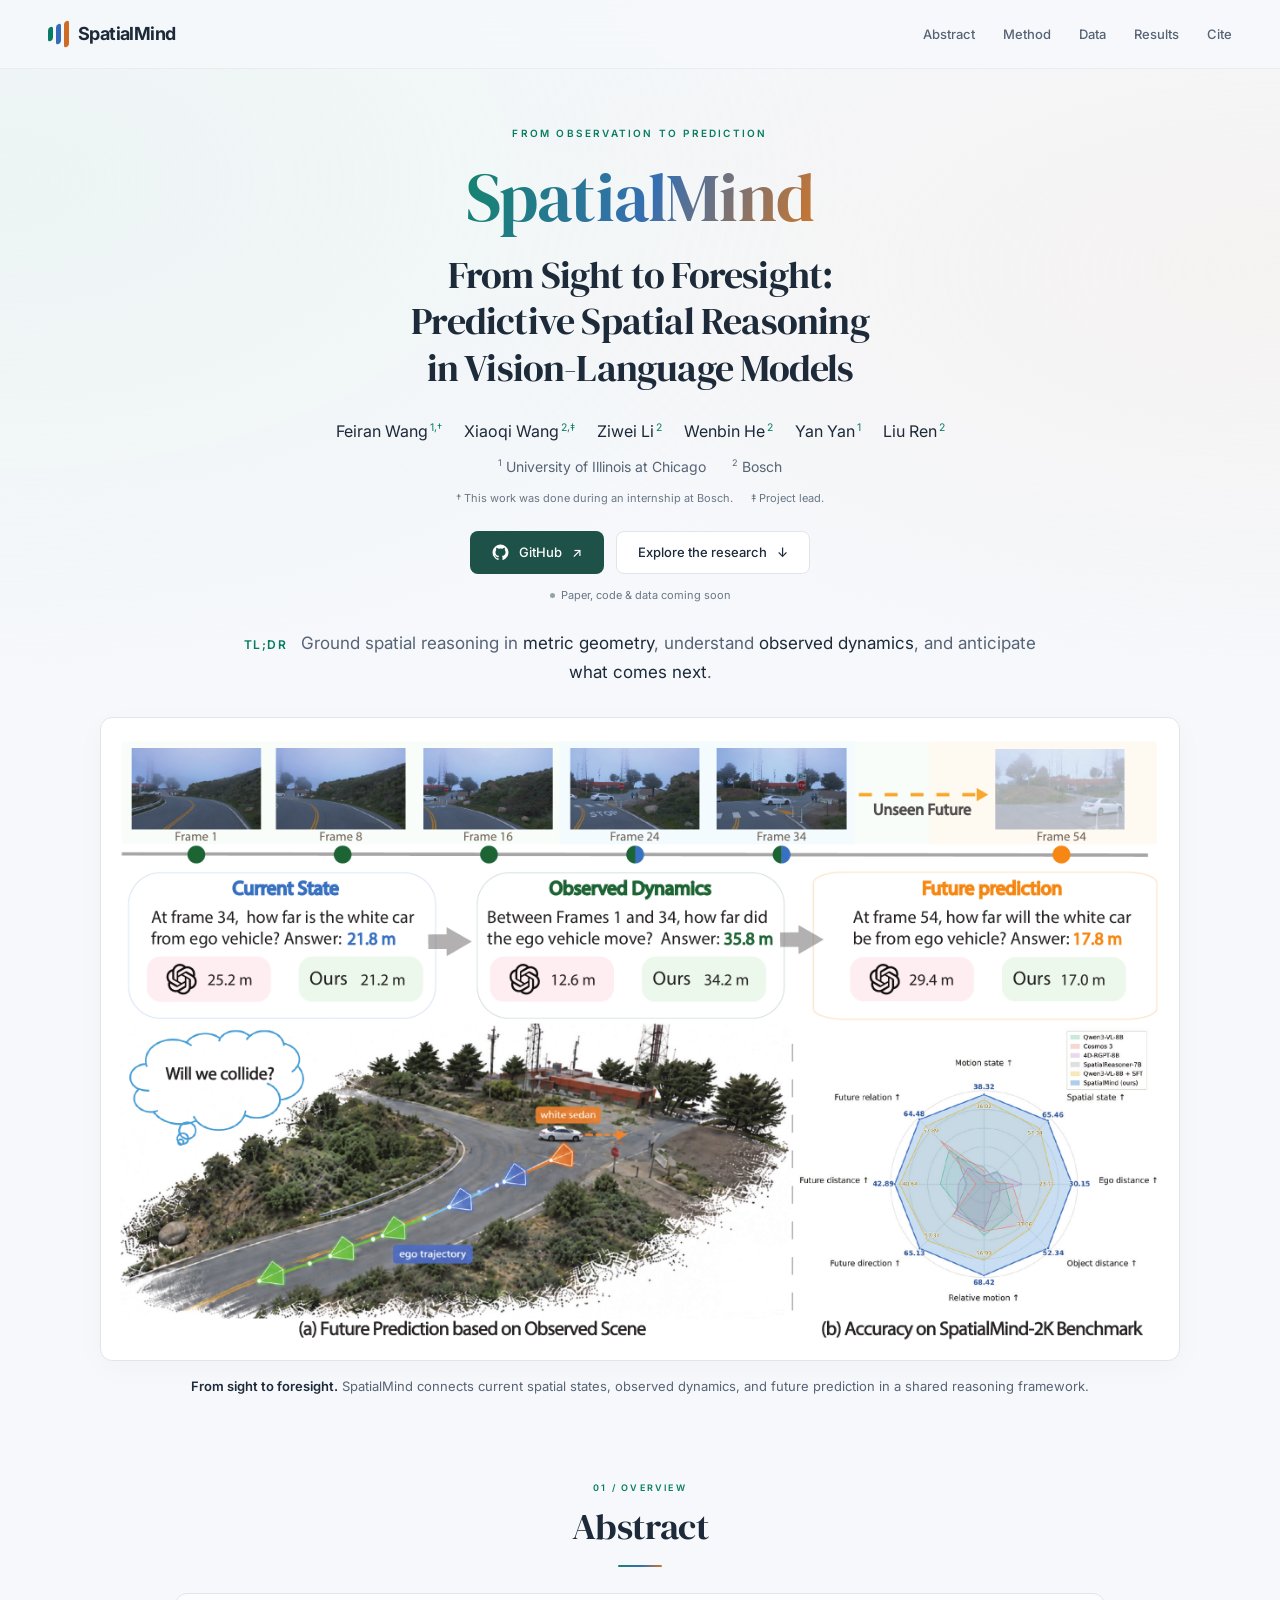
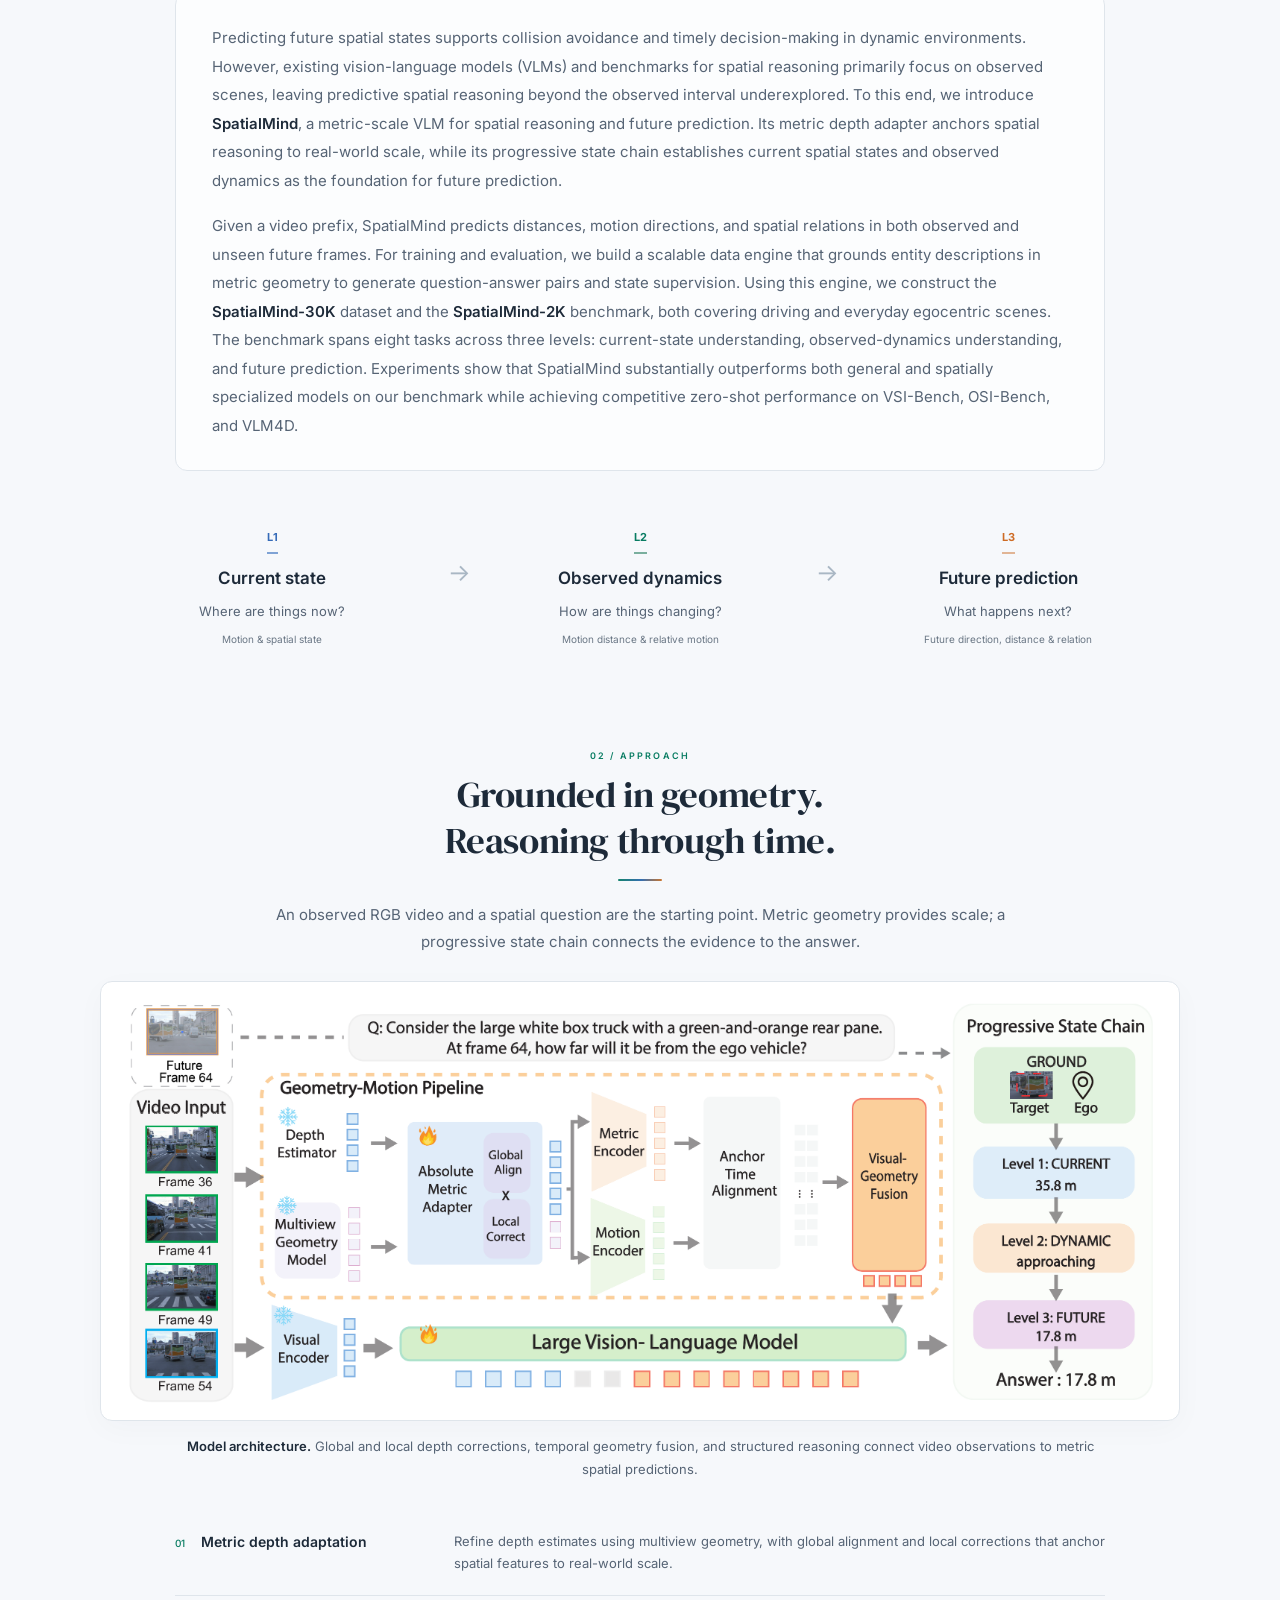
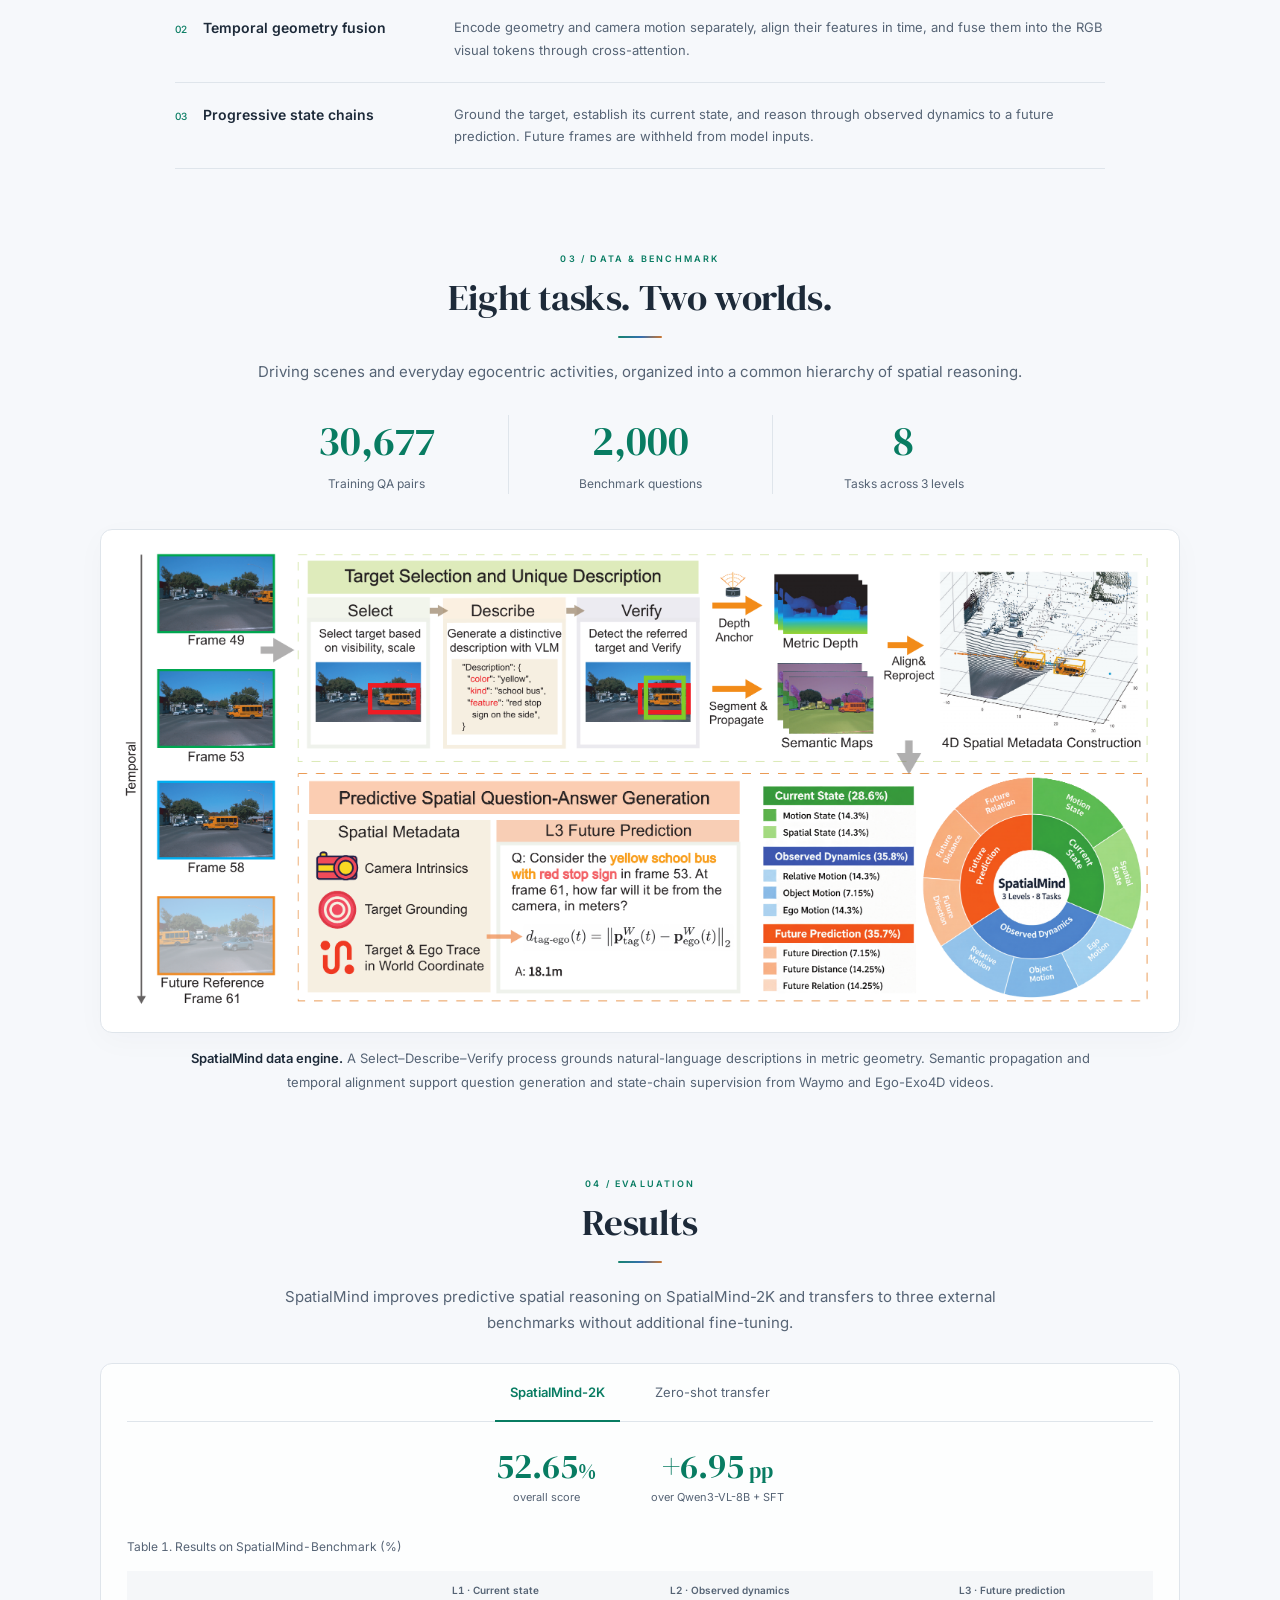
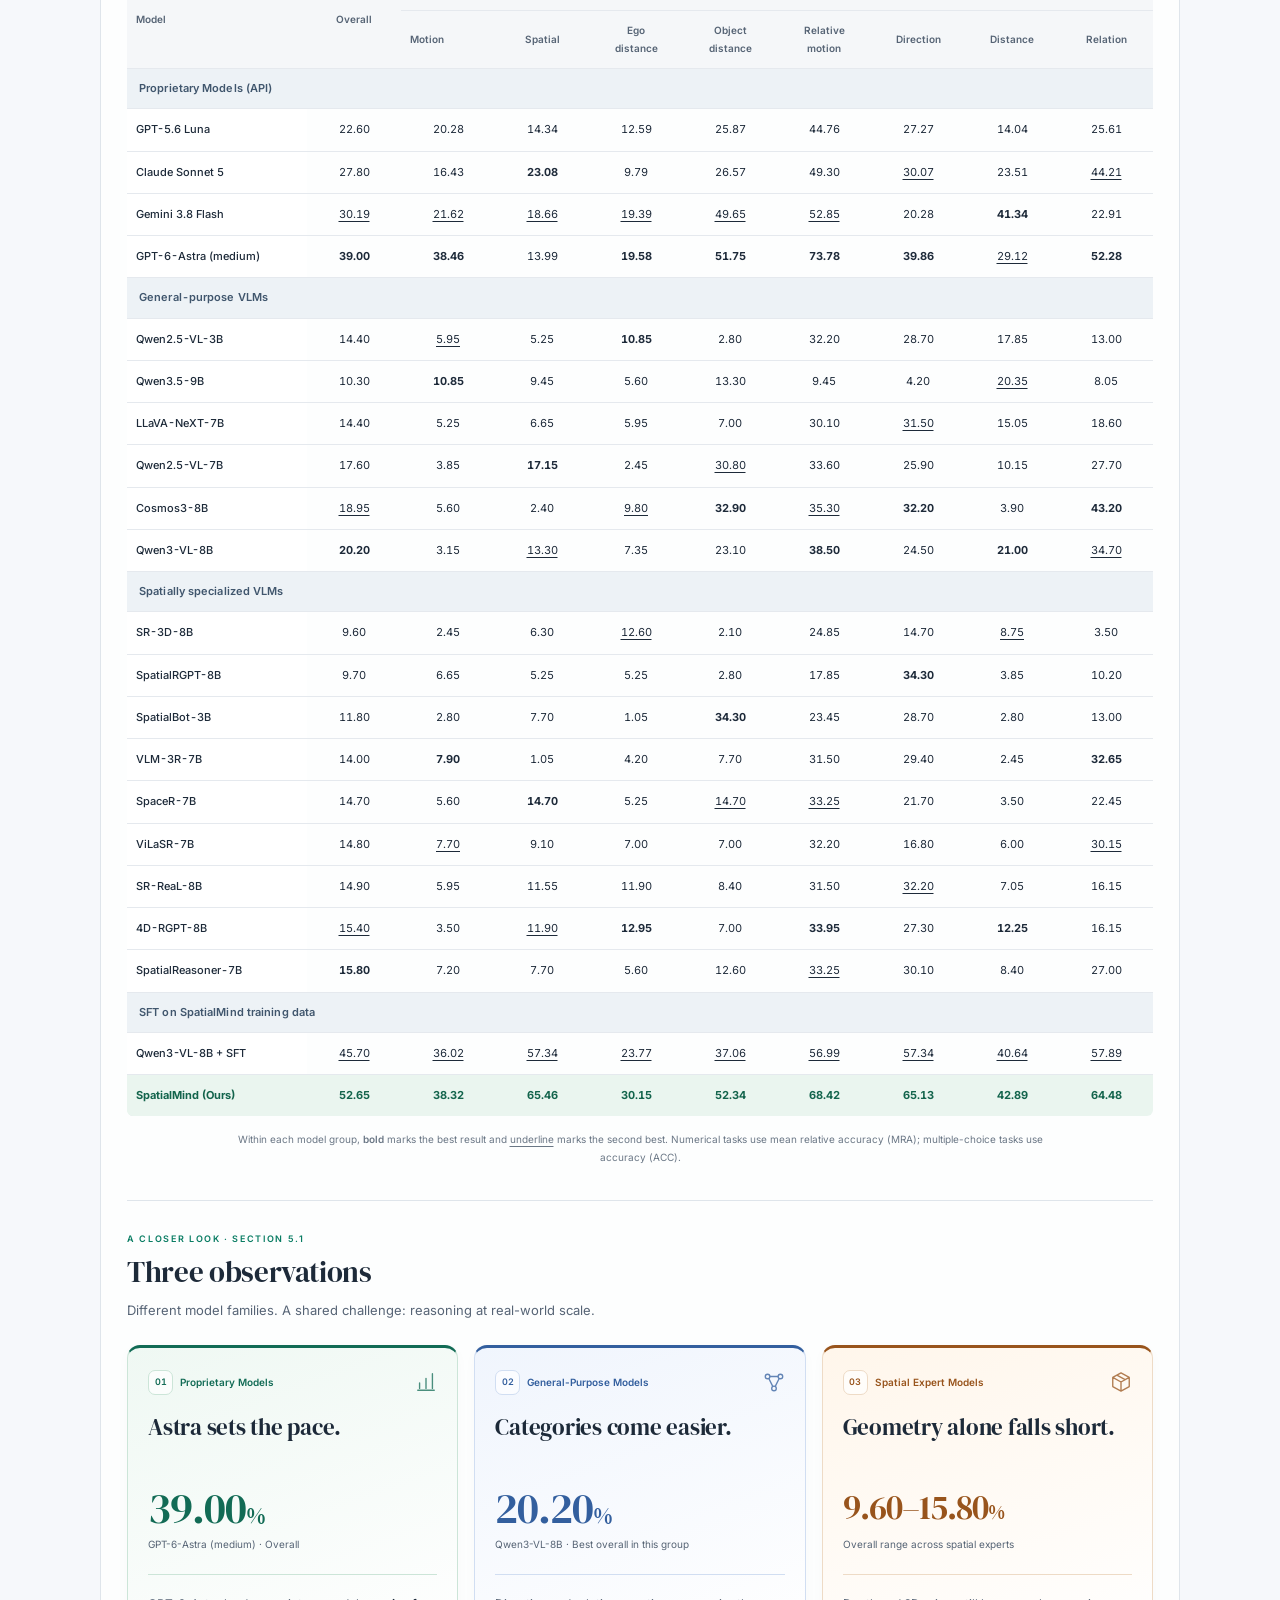
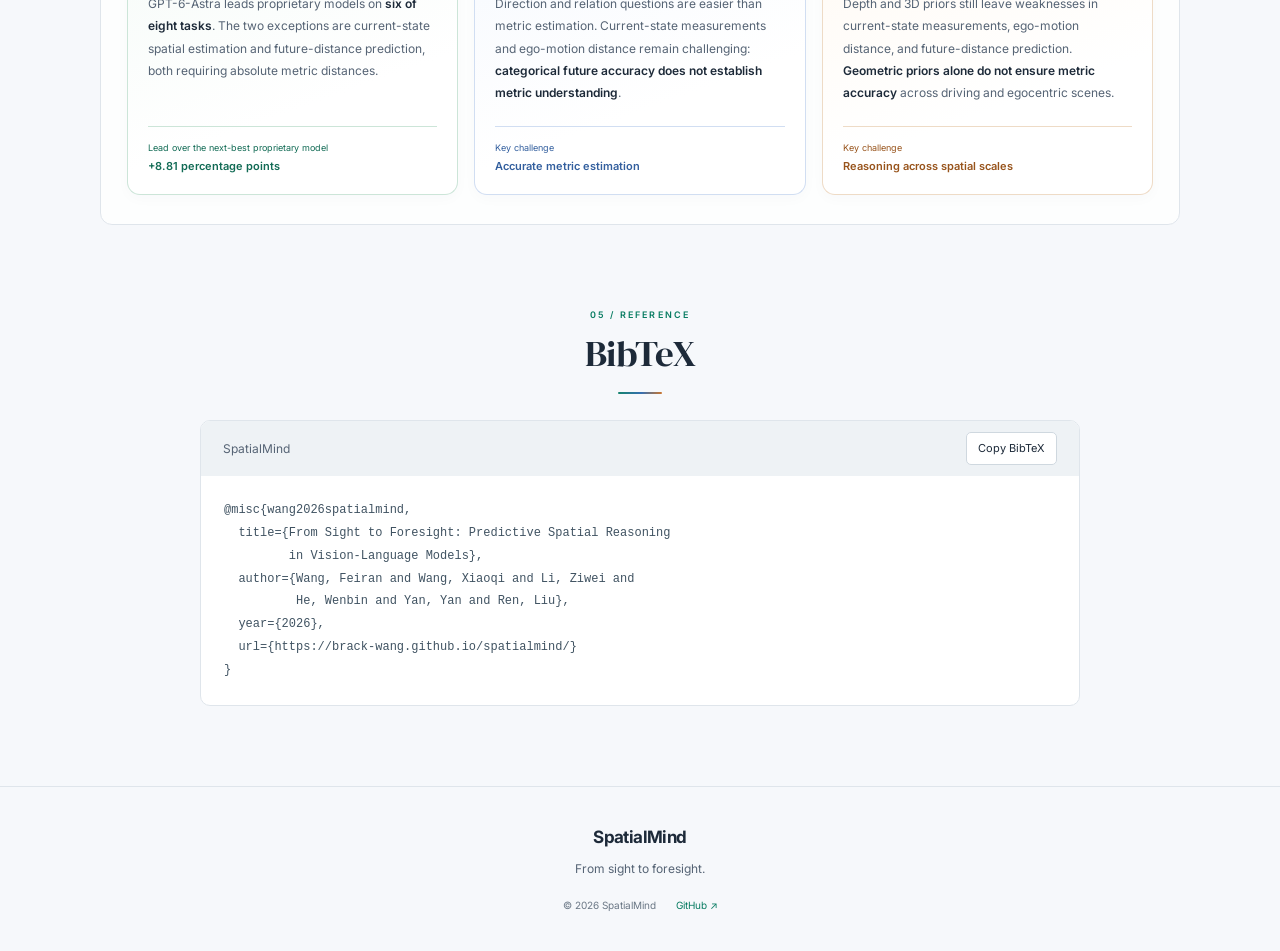
==== commit b8109085: "Style results insights and explain zero-shot transfer findings" ====
--- a/asset/index.html
+++ b/asset/index.html
@@ -152,20 +152,28 @@
           <p class="table-note" id="benchmark-table-note">Within each model group, <strong>bold</strong> marks the best result and <span class="second-best">underline</span> marks the second best. Numerical tasks use mean relative accuracy (MRA); multiple-choice tasks use accuracy (ACC).</p>
           <p class="table-scroll-hint">Scroll horizontally to view all eight tasks.</p>
           <section class="result-observations" aria-labelledby="observations-title">
-            <h3 id="observations-title">Three observations</h3>
-            <p class="observations-intro">Comparing model families on SpatialMind-Benchmark, from Section 5.1.</p>
-            <ol class="observation-list">
-              <li>
-                <h4>Proprietary Models</h4>
-                <p><strong>GPT-6-Astra (medium) leads by a clear margin</strong>, scoring 39.00% overall versus 30.19% for the next-best proprietary model. It leads on six of the eight tasks; the exceptions are current-state spatial estimation and future-distance prediction, both of which require absolute metric distances.</p>
-              </li>
-              <li>
-                <h4>General-Purpose Models</h4>
-                <p>General-purpose VLMs are stronger on categorical direction and relation questions than on metric estimation. Qwen3-VL-8B leads this group at 20.20% overall, but current-state measurements and ego-motion distance remain challenging. <strong>Correct future categories do not necessarily imply accurate metric understanding</strong> of the observed scene.</p>
-              </li>
-              <li>
-                <h4>Spatial Expert Models</h4>
-                <p>Spatial experts score 9.60–15.80% overall, with persistent weaknesses in current-state measurements, ego-motion distance, and future-distance prediction. <strong>Depth and 3D priors alone do not ensure reliable metric reasoning</strong> across outdoor driving and everyday egocentric scenes at different spatial scales.</p>
+            <div class="insights-heading"><p class="insights-kicker">A CLOSER LOOK · SECTION 5.1</p><h3 id="observations-title">Three observations</h3><p class="observations-intro">Different model families. A shared challenge: reasoning at real-world scale.</p></div>
+            <ol class="observation-list" role="list">
+              <li class="insight-card insight-tone-1">
+                <div class="insight-card-top"><span class="insight-category"><span class="insight-index">01</span>Proprietary Models</span><svg viewBox="0 0 24 24" fill="none" stroke="currentColor" stroke-width="1.5" stroke-linecap="round" stroke-linejoin="round" aria-hidden="true"><path d="M5 19V13M12 19V8M19 19V3M3 21h18"/></svg></div>
+                <h4>Astra sets the pace.</h4>
+                <div class="insight-metric"><p class="insight-value">39.00<span>%</span></p><p class="insight-metric-label">GPT-6-Astra (medium) · Overall</p></div>
+                <p class="insight-copy">GPT-6-Astra leads proprietary models on <strong>six of eight tasks</strong>. The two exceptions are current-state spatial estimation and future-distance prediction, both requiring absolute metric distances.</p>
+                <p class="insight-footer"><span>Lead over the next-best proprietary model</span><strong>+8.81 percentage points</strong></p>
+              </li>
+              <li class="insight-card insight-tone-2">
+                <div class="insight-card-top"><span class="insight-category"><span class="insight-index">02</span>General-Purpose Models</span><svg viewBox="0 0 24 24" fill="none" stroke="currentColor" stroke-width="1.5" stroke-linecap="round" stroke-linejoin="round" aria-hidden="true"><circle cx="5" cy="6" r="2.5"/><circle cx="19" cy="6" r="2.5"/><circle cx="12" cy="19" r="2.5"/><path d="M8 6h8M6.5 8.5l4 8M17.5 8.5l-4 8"/></svg></div>
+                <h4>Categories come easier.</h4>
+                <div class="insight-metric"><p class="insight-value">20.20<span>%</span></p><p class="insight-metric-label">Qwen3-VL-8B · Best overall in this group</p></div>
+                <p class="insight-copy">Direction and relation questions are easier than metric estimation. Current-state measurements and ego-motion distance remain challenging: <strong>categorical future accuracy does not establish metric understanding</strong>.</p>
+                <p class="insight-footer"><span>Key challenge</span><strong>Accurate metric estimation</strong></p>
+              </li>
+              <li class="insight-card insight-tone-3">
+                <div class="insight-card-top"><span class="insight-category"><span class="insight-index">03</span>Spatial Expert Models</span><svg viewBox="0 0 24 24" fill="none" stroke="currentColor" stroke-width="1.5" stroke-linecap="round" stroke-linejoin="round" aria-hidden="true"><path d="m12 2 9 5v10l-9 5-9-5V7l9-5Z M3 7l9 5 9-5M12 12v10M7.5 4.5l9 5"/></svg></div>
+                <h4>Geometry alone falls short.</h4>
+                <div class="insight-metric"><p class="insight-value insight-value-wide">9.60–15.80<span>%</span></p><p class="insight-metric-label">Overall range across spatial experts</p></div>
+                <p class="insight-copy">Depth and 3D priors still leave weaknesses in current-state measurements, ego-motion distance, and future-distance prediction. <strong>Geometric priors alone do not ensure metric accuracy</strong> across driving and egocentric scenes.</p>
+                <p class="insight-footer"><span>Key challenge</span><strong>Reasoning across spatial scales</strong></p>
               </li>
             </ol>
           </section>
@@ -179,6 +187,32 @@
             </tbody></table>
           </div>
           <p class="table-note">Each benchmark retains its original scoring convention. Scores across different benchmarks are not directly comparable.</p>
+          <section class="result-observations" aria-labelledby="transfer-observations-title">
+            <div class="insights-heading"><p class="insights-kicker">BEYOND OUR BENCHMARK · SECTION 5.2</p><h3 id="transfer-observations-title">What transfers to new scenes?</h3><p class="observations-intro">Three external benchmarks, evaluated without additional fine-tuning.</p></div>
+            <ol class="observation-list" role="list">
+              <li class="insight-card insight-tone-1">
+                <div class="insight-card-top"><span class="insight-category"><span class="insight-index">01</span>VSI-Bench</span><svg viewBox="0 0 24 24" fill="none" stroke="currentColor" stroke-width="1.5" stroke-linecap="round" stroke-linejoin="round" aria-hidden="true"><path d="M5 19V13M12 19V8M19 19V3M3 21h18"/></svg></div>
+                <h4>Metric understanding transfers indoors.</h4>
+                <div class="insight-metric"><p class="insight-value">+4.4<span> pp</span></p><p class="insight-metric-label">Measurement gain over the best competitor</p></div>
+                <p class="insight-copy">SpatialMind leads measurement (<strong>52.1</strong>) and spatiotemporal reasoning (<strong>52.4</strong>) among the compared models, gaining 4.4 and 3.8 points, respectively. Overall performance remains competitive at 46.4.</p>
+                <p class="insight-footer"><span>Strongest results</span><strong>Measurement + spatiotemporal</strong></p>
+              </li>
+              <li class="insight-card insight-tone-2">
+                <div class="insight-card-top"><span class="insight-category"><span class="insight-index">02</span>OSI-Bench</span><svg viewBox="0 0 24 24" fill="none" stroke="currentColor" stroke-width="1.5" stroke-linecap="round" stroke-linejoin="round" aria-hidden="true"><circle cx="5" cy="6" r="2.5"/><circle cx="19" cy="6" r="2.5"/><circle cx="12" cy="19" r="2.5"/><path d="M8 6h8M6.5 8.5l4 8M17.5 8.5l-4 8"/></svg></div>
+                <h4>Stronger open-world spatial inference.</h4>
+                <div class="insight-metric"><p class="insight-value">+2.8<span> pp</span></p><p class="insight-metric-label">Overall gain over Qwen3-VL-32B</p></div>
+                <p class="insight-copy">SpatialMind achieves the highest overall (<strong>35.0</strong>) and static (<strong>30.2</strong>) scores among the compared models. Dynamic reasoning stays competitive at 33.4, versus 34.9 for Qwen3-VL-32B.</p>
+                <p class="insight-footer"><span>Strongest results</span><strong>Overall + static reasoning</strong></p>
+              </li>
+              <li class="insight-card insight-tone-3">
+                <div class="insight-card-top"><span class="insight-category"><span class="insight-index">03</span>VLM4D</span><svg viewBox="0 0 24 24" fill="none" stroke="currentColor" stroke-width="1.5" stroke-linecap="round" stroke-linejoin="round" aria-hidden="true"><path d="m12 2 9 5v10l-9 5-9-5V7l9-5Z M3 7l9 5 9-5M12 12v10M7.5 4.5l9 5"/></svg></div>
+                <h4>Motion reasoning across visual domains.</h4>
+                <div class="insight-metric"><p class="insight-value">+1.0<span> pp</span></p><p class="insight-metric-label">Overall gain over 4D-RGPT-8B</p></div>
+                <p class="insight-copy">SpatialMind leads overall at <strong>53.4</strong>, with the best scores on both real (<strong>53.5</strong>) and synthetic (<strong>52.9</strong>) videos among the compared models. The gains support transfer to motion and perspective understanding.</p>
+                <p class="insight-footer"><span>Strongest results</span><strong>Real + synthetic videos</strong></p>
+              </li>
+            </ol>
+          </section>
         </div>
       </div>
     </section>
--- a/asset/style.css
+++ b/asset/style.css
@@ -128,15 +128,31 @@
 .benchmark-table strong { font-weight: 700; }
 .second-best { text-decoration: underline; text-underline-offset: 3px; }
 .table-scroll-hint { display: none; margin: 8px 0 0; font-size: 11px; text-align: center; color: var(--muted); }
-.result-observations { margin: 32px 0 10px; padding-top: 27px; border-top: 1px solid var(--line); }
-.result-observations h3 { margin: 0 0 5px; color: var(--ink); font-size: 19px; font-weight: 600; }
-.observations-intro { margin: 0 0 21px; color: var(--light); font-size: 12px; }
-.observation-list { list-style: none; counter-reset: observation; display: grid; grid-template-columns: repeat(3, minmax(0, 1fr)); gap: 26px; margin: 0; padding: 0; }
-.observation-list li { counter-increment: observation; }
-.observation-list li::before { content: "0" counter(observation); display: block; margin-bottom: 8px; color: var(--green); font-size: 11px; font-weight: 600; letter-spacing: 1.2px; }
-.observation-list h4 { margin: 0 0 9px; font-size: 14px; font-weight: 600; }
-.observation-list p { margin: 0; color: var(--muted); font-size: 13px; line-height: 1.8; }
-.observation-list strong { color: var(--ink); font-weight: 600; }
+.result-observations { margin: 34px 0 14px; padding-top: 30px; border-top: 1px solid var(--line); }
+.insights-heading { margin-bottom: 24px; }
+.insights-kicker { margin: 0 0 8px; color: var(--green); font-size: 9px; font-weight: 600; letter-spacing: 1.65px; }
+.result-observations h3 { margin: 0 0 9px; color: var(--ink); font: 400 29px/1.2 "DM Serif Display", Georgia, serif; letter-spacing: -.35px; }
+.observations-intro { margin: 0; color: var(--muted); font-size: 13px; line-height: 1.7; }
+.observation-list { list-style: none; display: grid; grid-template-columns: repeat(3, minmax(0, 1fr)); gap: 16px; margin: 0; padding: 0; }
+.insight-card { --insight-accent: #126b55; --insight-tint: #eff8f3; --insight-line: #cce5d8; display: flex; flex-direction: column; min-width: 0; padding: 21px 20px 18px; border: 1px solid var(--insight-line); border-top: 3px solid var(--insight-accent); border-radius: 13px; background: linear-gradient(160deg, var(--insight-tint), #fff 75%); box-shadow: 0 4px 14px #22344706; }
+.insight-tone-2 { --insight-accent: #335f9e; --insight-tint: #f0f5fd; --insight-line: #d1def2; }
+.insight-tone-3 { --insight-accent: #98541c; --insight-tint: #fff6eb; --insight-line: #eedbc6; }
+.insight-card-top { display: flex; justify-content: space-between; align-items: center; gap: 8px; min-height: 26px; margin-bottom: 19px; color: var(--insight-accent); }
+.insight-category { display: flex; align-items: center; gap: 7px; font-size: 10px; font-weight: 600; line-height: 1.4; }
+.insight-index { display: inline-flex; flex-shrink: 0; justify-content: center; align-items: center; width: 25px; height: 25px; border: 1px solid var(--insight-line); border-radius: 7px; background: #ffffffb3; font-size: 9px; font-variant-numeric: tabular-nums; }
+.insight-card-top svg { width: 22px; height: 22px; flex-shrink: 0; opacity: .75; }
+.insight-card h4 { margin: 0 0 18px; min-height: 52px; color: var(--ink); font: 400 23px/1.18 "DM Serif Display", Georgia, serif; letter-spacing: -.25px; text-wrap: balance; }
+.insight-metric { min-height: 91px; margin-bottom: 18px; padding-bottom: 16px; border-bottom: 1px solid var(--insight-line); }
+.insight-value { margin: 0 0 6px; color: var(--insight-accent); font: 400 43px/1.1 "DM Serif Display", Georgia, serif; letter-spacing: -1px; font-variant-numeric: lining-nums tabular-nums; white-space: nowrap; }
+.insight-value span { font-size: 23px; letter-spacing: -.3px; }
+.insight-value-wide { font-size: 34px; line-height: 1.39; }
+.insight-value-wide span { font-size: 20px; }
+.insight-metric-label { margin: 0; color: var(--muted); font-size: 10px; line-height: 1.55; }
+.insight-copy { margin: 0 0 22px; color: var(--muted); font-size: 12px; line-height: 1.85; }
+.insight-copy strong { color: var(--ink); font-weight: 600; }
+.insight-footer { margin: auto 0 0; padding-top: 13px; border-top: 1px solid var(--insight-line); color: var(--insight-accent); font-size: 10px; line-height: 1.7; }
+.insight-footer span { display: block; margin-bottom: 2px; font-size: 9px; }
+.insight-footer strong { display: block; font-size: 11px; font-weight: 600; }
 @media (max-width: 1100px) {
   .table-scroll-hint { display: block; }
 }
@@ -164,6 +180,15 @@
 dialog img { max-height: calc(100dvh - 160px); width: 100%; object-fit: contain; }
 dialog > p { font-size: 12px; color: var(--muted); margin: 10px 0 0; }
 body.dialog-open { overflow: hidden; }
+@media (min-width: 761px) and (max-width: 1050px) {
+  .observation-list { gap: 12px; }
+  .insight-card { padding: 18px 14px 16px; }
+  .insight-card h4 { font-size: 21px; min-height: 75px; }
+  .insight-value { font-size: 37px; }
+  .insight-value-wide { font-size: 27px; line-height: 1.51; }
+  .insight-category { font-size: 9px; gap: 5px; }
+  .insight-card-top svg { display: none; }
+}
 @media (max-width: 760px) {
   .container { width: calc(100% - 32px); }
   .nav-shell { padding: 12px 16px; gap: 15px; }
@@ -188,9 +213,13 @@
   .method-details > div { grid-template-columns: 1fr; gap: 7px; padding: 17px 4px; }
   .section-intro { font-size: 14px; }
   .results-tabs { padding-inline: 16px; }
-  .observation-list { grid-template-columns: 1fr; gap: 22px; }
-  .observation-list li + li { padding-top: 20px; border-top: 1px solid var(--line); }
-  .result-observations { margin-top: 25px; }
+  .observation-list { grid-template-columns: 1fr; gap: 16px; }
+  .result-observations { margin-top: 25px; padding-top: 25px; }
+  .insight-card { padding: 23px; }
+  .insight-card h4 { min-height: 0; font-size: 25px; }
+  .insight-metric { min-height: 0; }
+  .insight-copy { font-size: 13px; }
+  .insight-metric-label, .insight-footer { font-size: 11px; }
   .benchmark-table thead th[rowspan]:first-child { width: 165px; }
   .citation-section { padding-bottom: 60px; }
 }
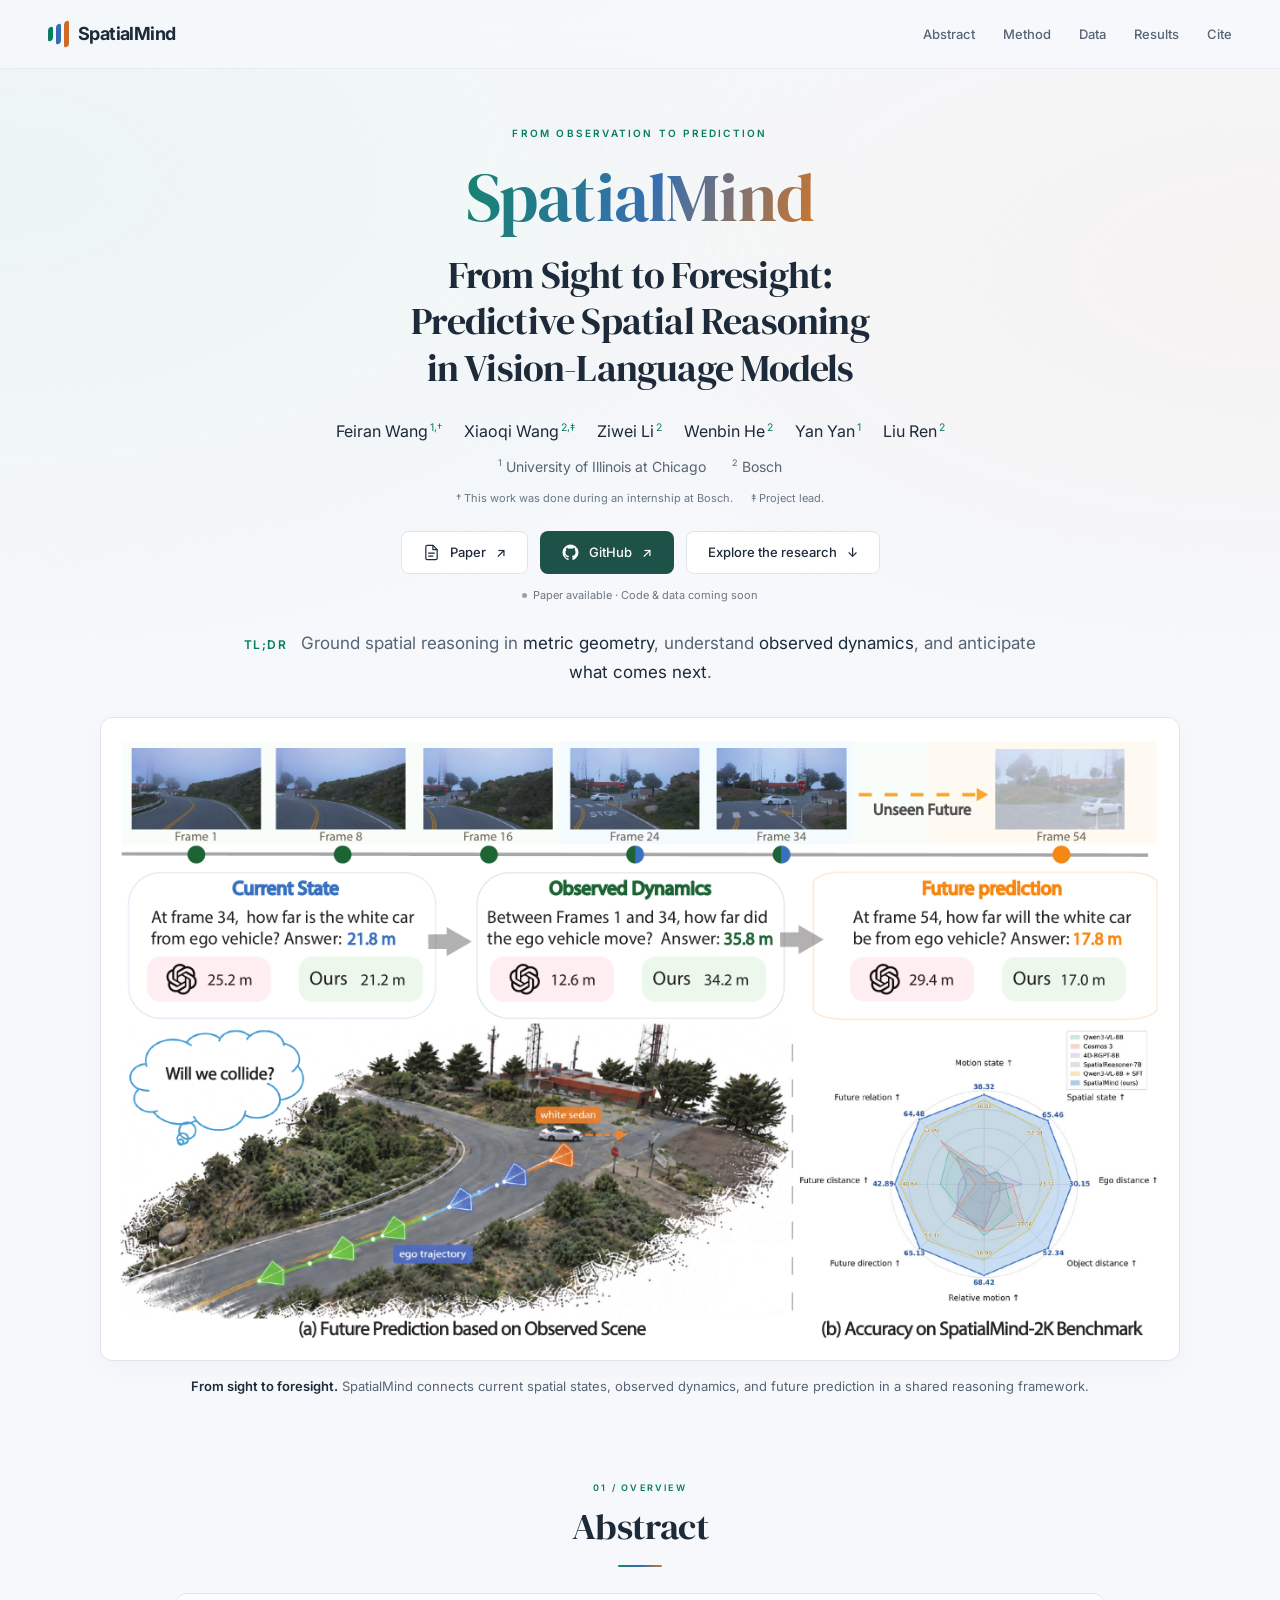
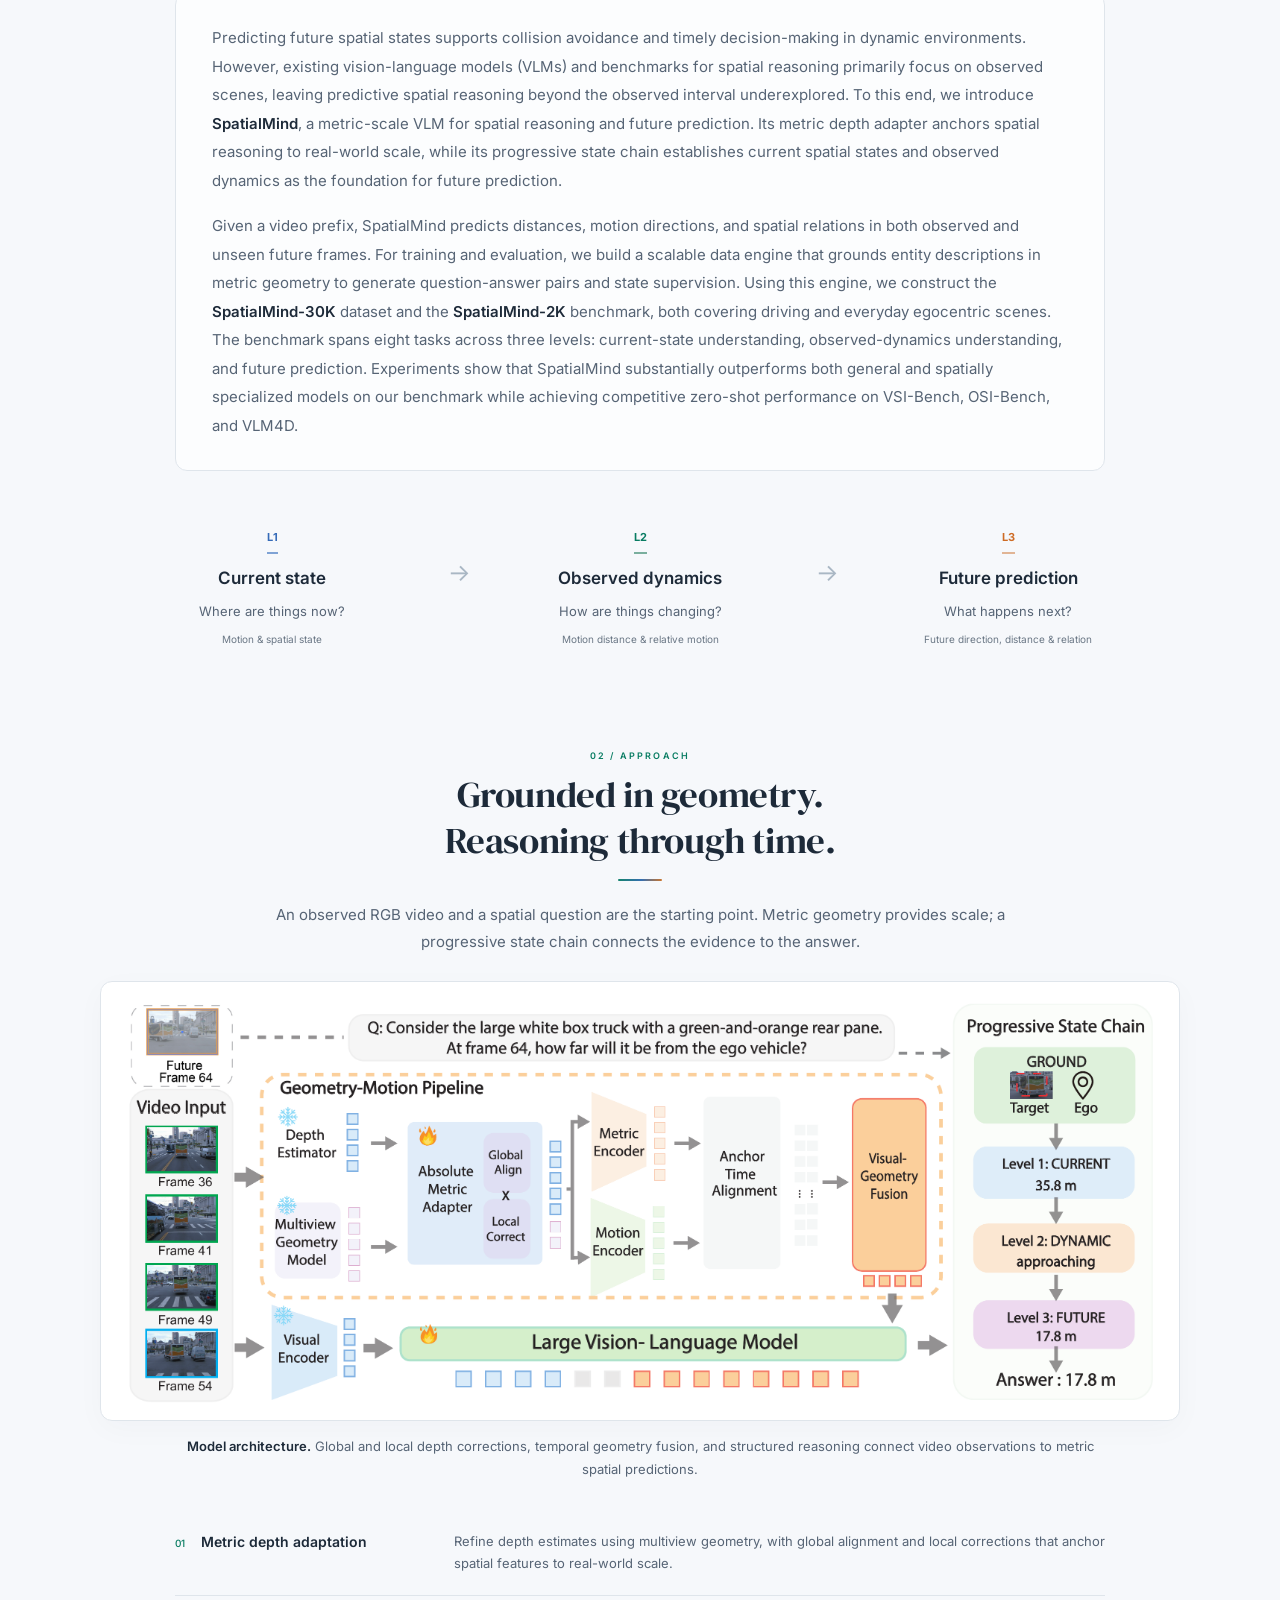
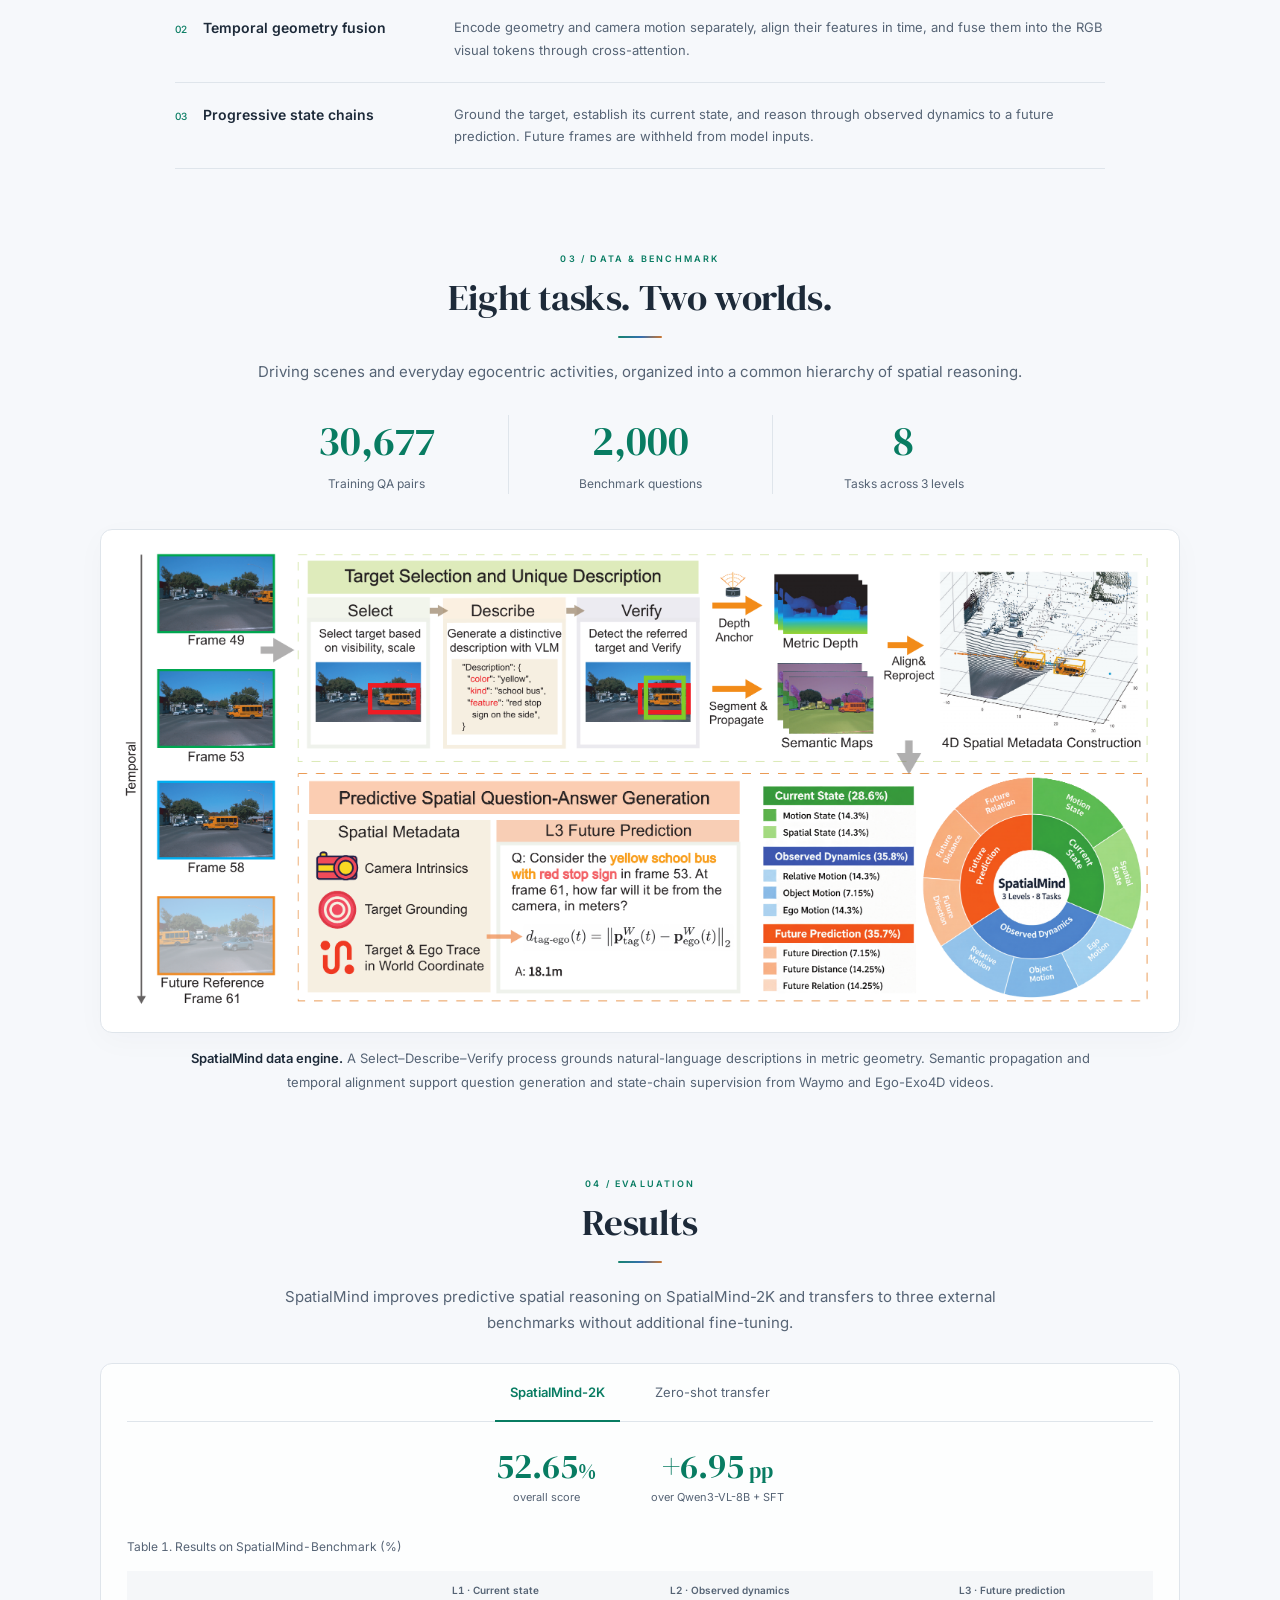
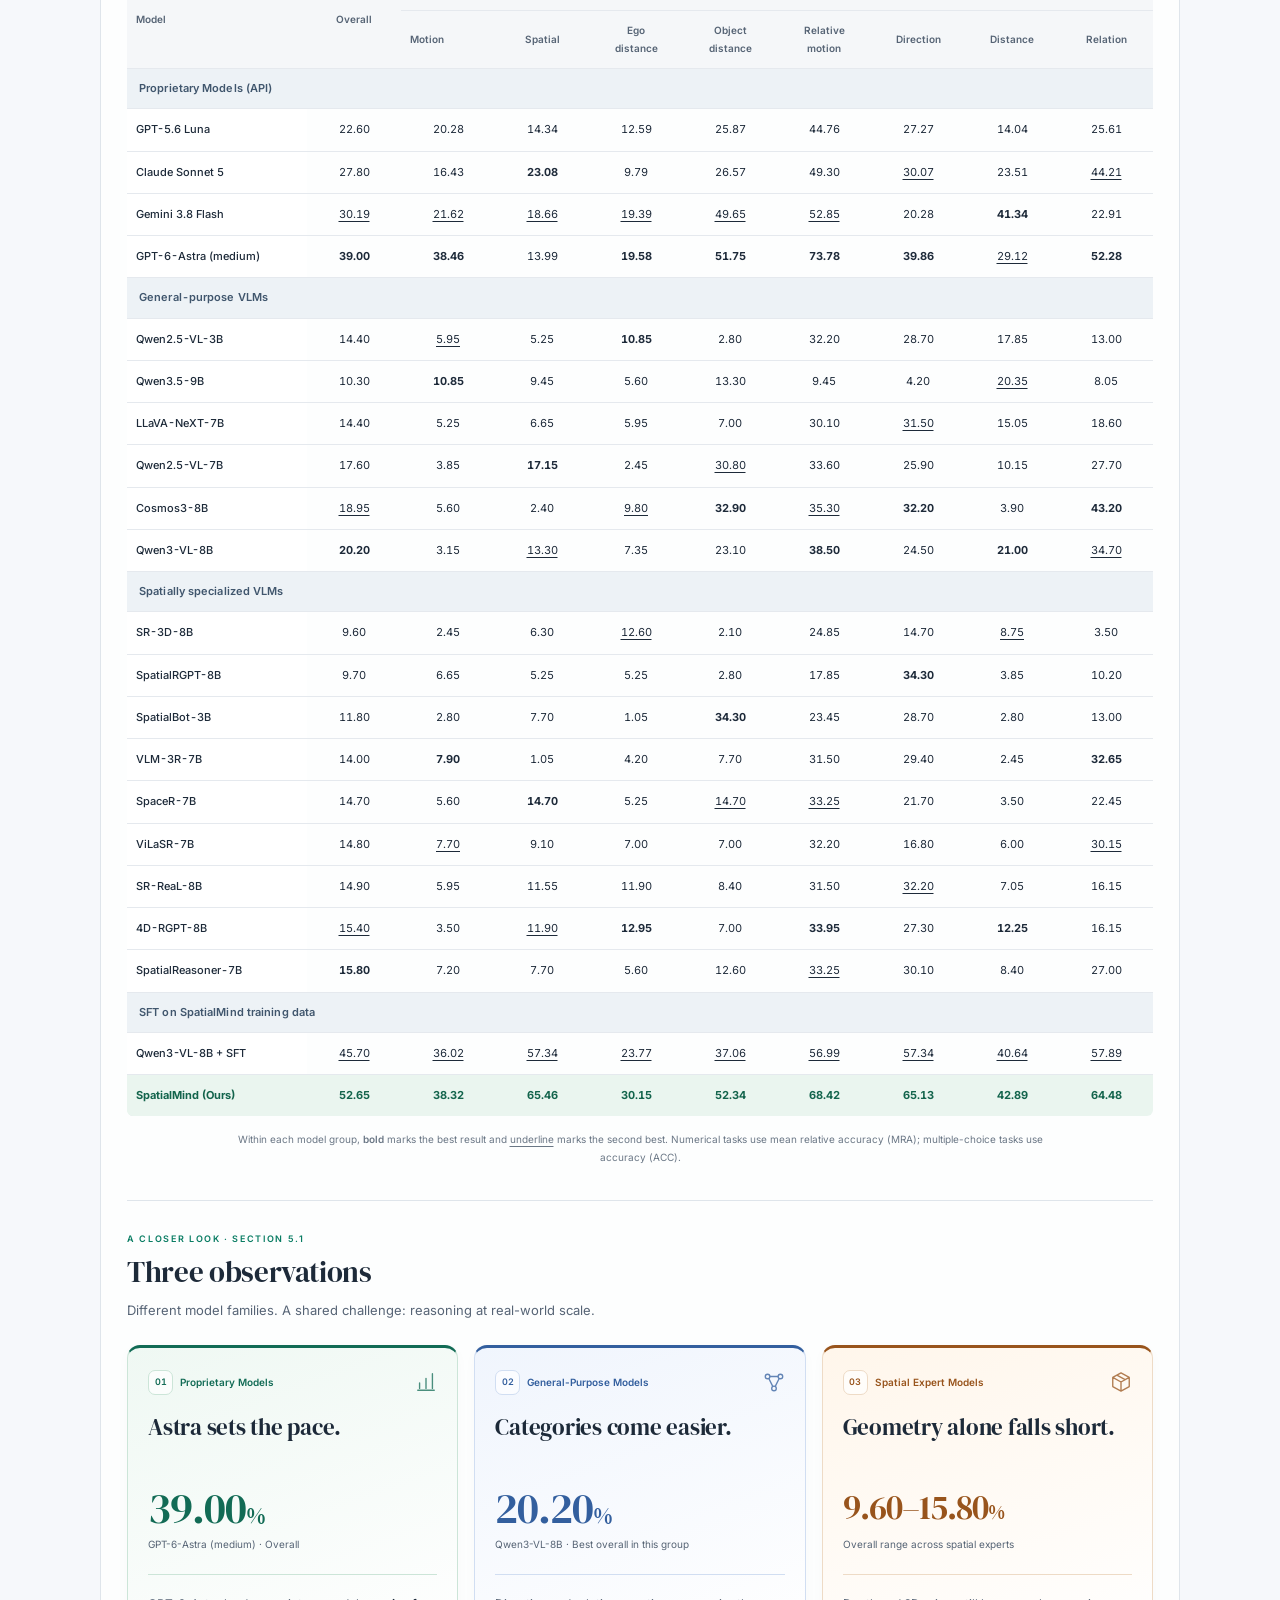
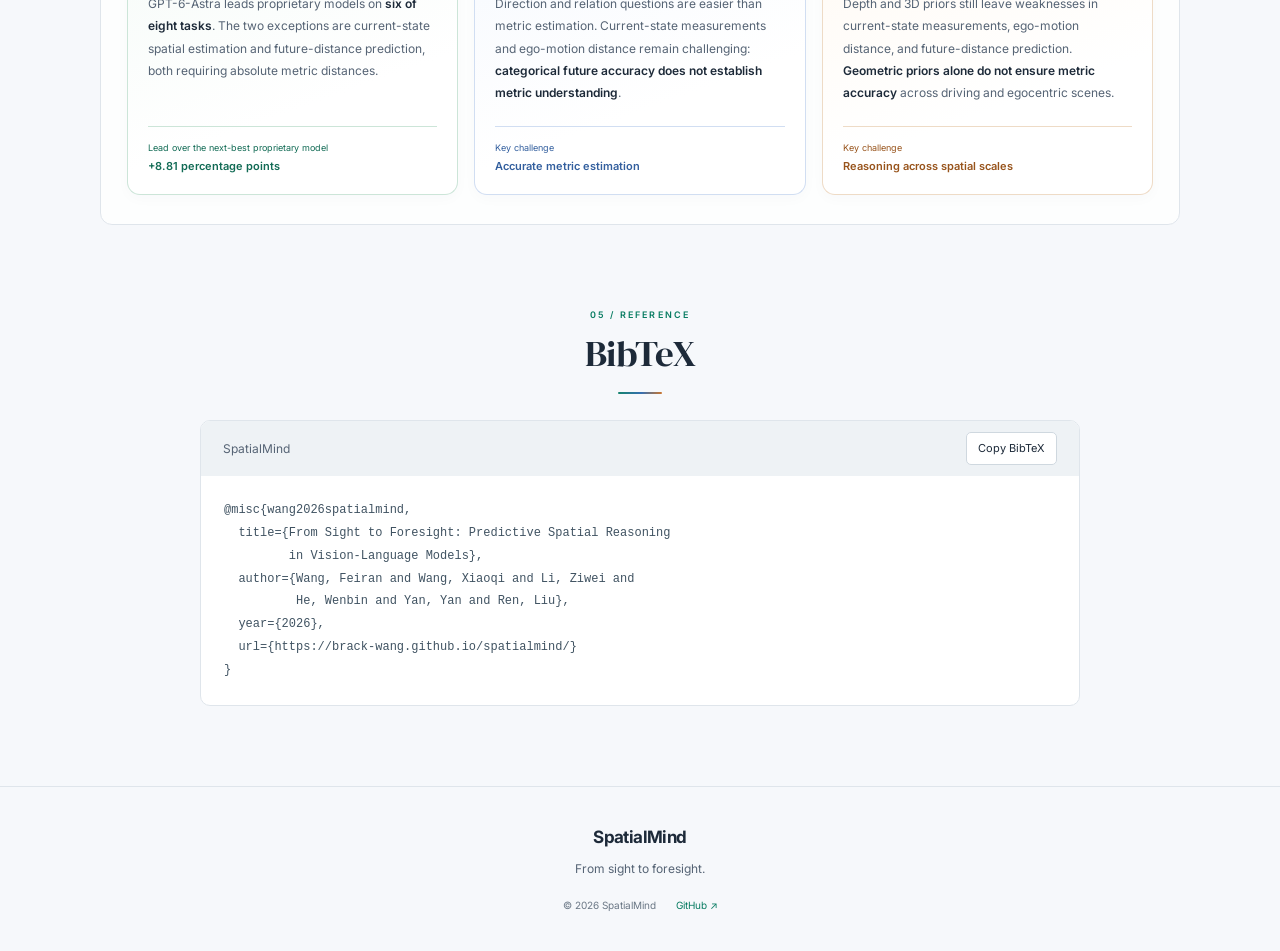
==== commit 7f67e728: "Add arXiv paper links below project titles" ====
--- a/asset/index.html
+++ b/asset/index.html
@@ -46,10 +46,11 @@
       <div class="affiliations"><span><sup>1</sup> University of Illinois at Chicago</span><span><sup>2</sup> Bosch</span></div>
       <p class="author-notes"><span>† This work was done during an internship at Bosch.</span><span>‡ Project lead.</span></p>
       <div class="hero-actions">
+        <a class="button button-secondary" href="https://arxiv.org/pdf/2610.04139"><svg viewBox="0 0 24 24" fill="none" stroke="currentColor" stroke-width="1.7" stroke-linecap="round" stroke-linejoin="round" aria-hidden="true"><path d="M14 2H6a2 2 0 0 0-2 2v16a2 2 0 0 0 2 2h12a2 2 0 0 0 2-2V8Z"/><path d="M14 2v6h6M8 13h8M8 17h6"/></svg>Paper <span aria-hidden="true">↗</span></a>
         <a class="button button-primary" href="https://github.com/Brack-Wang/spatialmind"><svg viewBox="0 0 24 24" aria-hidden="true"><path fill="currentColor" d="M12 .8a11.2 11.2 0 0 0-3.54 21.83c.56.1.77-.24.77-.54v-2.1c-3.12.68-3.78-1.33-3.78-1.33-.51-1.3-1.25-1.64-1.25-1.64-1.02-.7.08-.69.08-.69 1.13.08 1.72 1.16 1.72 1.16 1 1.71 2.62 1.22 3.26.93.1-.72.4-1.22.71-1.5-2.49-.28-5.11-1.24-5.11-5.53 0-1.22.44-2.22 1.16-3-.12-.28-.5-1.42.11-2.96 0 0 .94-.3 3.08 1.15a10.7 10.7 0 0 1 5.6 0c2.14-1.45 3.08-1.15 3.08-1.15.61 1.54.23 2.68.11 2.96.72.78 1.16 1.78 1.16 3 0 4.3-2.62 5.24-5.12 5.52.4.35.76 1.03.76 2.08v3.1c0 .3.2.65.77.54A11.2 11.2 0 0 0 12 .8Z"/></svg>GitHub <span aria-hidden="true">↗</span></a>
         <a class="button button-secondary" href="#abstract">Explore the research <span aria-hidden="true">↓</span></a>
       </div>
-      <p class="release-note"><span aria-hidden="true"></span>Paper, code &amp; data coming soon</p>
+      <p class="release-note"><span aria-hidden="true"></span>Paper available · Code &amp; data coming soon</p>
       <p class="tldr"><strong>TL;DR</strong> Ground spatial reasoning in <em>metric geometry</em>, understand <em>observed dynamics</em>, and anticipate <em>what comes next</em>.</p>
     </section>
 
@@ -193,22 +194,22 @@
               <li class="insight-card insight-tone-1">
                 <div class="insight-card-top"><span class="insight-category"><span class="insight-index">01</span>VSI-Bench</span><svg viewBox="0 0 24 24" fill="none" stroke="currentColor" stroke-width="1.5" stroke-linecap="round" stroke-linejoin="round" aria-hidden="true"><path d="M5 19V13M12 19V8M19 19V3M3 21h18"/></svg></div>
                 <h4>Metric understanding transfers indoors.</h4>
-                <div class="insight-metric"><p class="insight-value">+4.4<span> pp</span></p><p class="insight-metric-label">Measurement gain over the best competitor</p></div>
-                <p class="insight-copy">SpatialMind leads measurement (<strong>52.1</strong>) and spatiotemporal reasoning (<strong>52.4</strong>) among the compared models, gaining 4.4 and 3.8 points, respectively. Overall performance remains competitive at 46.4.</p>
+                <div class="insight-focus"><span>Benchmark focus</span><p>Video-based spatial understanding, with an emphasis on metric measurement and spatiotemporal reasoning.</p></div>
+                <p class="insight-copy"><strong>SpatialMind leads measurement and spatiotemporal reasoning</strong> among the compared models, while remaining competitive overall. These results support the transfer of metric reasoning to indoor scenes.</p>
                 <p class="insight-footer"><span>Strongest results</span><strong>Measurement + spatiotemporal</strong></p>
               </li>
               <li class="insight-card insight-tone-2">
                 <div class="insight-card-top"><span class="insight-category"><span class="insight-index">02</span>OSI-Bench</span><svg viewBox="0 0 24 24" fill="none" stroke="currentColor" stroke-width="1.5" stroke-linecap="round" stroke-linejoin="round" aria-hidden="true"><circle cx="5" cy="6" r="2.5"/><circle cx="19" cy="6" r="2.5"/><circle cx="12" cy="19" r="2.5"/><path d="M8 6h8M6.5 8.5l4 8M17.5 8.5l-4 8"/></svg></div>
                 <h4>Stronger open-world spatial inference.</h4>
-                <div class="insight-metric"><p class="insight-value">+2.8<span> pp</span></p><p class="insight-metric-label">Overall gain over Qwen3-VL-32B</p></div>
-                <p class="insight-copy">SpatialMind achieves the highest overall (<strong>35.0</strong>) and static (<strong>30.2</strong>) scores among the compared models. Dynamic reasoning stays competitive at 33.4, versus 34.9 for Qwen3-VL-32B.</p>
+                <div class="insight-focus"><span>Benchmark focus</span><p>Open-world spatial inference in both static and dynamic metric settings.</p></div>
+                <p class="insight-copy"><strong>SpatialMind leads overall and in static metric reasoning</strong> among the compared models, with competitive dynamic performance. This supports its ability to reason about spatial relationships in open-world environments.</p>
                 <p class="insight-footer"><span>Strongest results</span><strong>Overall + static reasoning</strong></p>
               </li>
               <li class="insight-card insight-tone-3">
                 <div class="insight-card-top"><span class="insight-category"><span class="insight-index">03</span>VLM4D</span><svg viewBox="0 0 24 24" fill="none" stroke="currentColor" stroke-width="1.5" stroke-linecap="round" stroke-linejoin="round" aria-hidden="true"><path d="m12 2 9 5v10l-9 5-9-5V7l9-5Z M3 7l9 5 9-5M12 12v10M7.5 4.5l9 5"/></svg></div>
                 <h4>Motion reasoning across visual domains.</h4>
-                <div class="insight-metric"><p class="insight-value">+1.0<span> pp</span></p><p class="insight-metric-label">Overall gain over 4D-RGPT-8B</p></div>
-                <p class="insight-copy">SpatialMind leads overall at <strong>53.4</strong>, with the best scores on both real (<strong>53.5</strong>) and synthetic (<strong>52.9</strong>) videos among the compared models. The gains support transfer to motion and perspective understanding.</p>
+                <div class="insight-focus"><span>Benchmark focus</span><p>Spatial and temporal understanding across real and synthetic videos, including motion and perspective changes.</p></div>
+                <p class="insight-copy"><strong>SpatialMind leads overall and on both real and synthetic videos</strong> among the compared models, supporting the transfer of motion and perspective understanding across visual environments.</p>
                 <p class="insight-footer"><span>Strongest results</span><strong>Real + synthetic videos</strong></p>
               </li>
             </ol>
--- a/asset/style.css
+++ b/asset/style.css
@@ -148,6 +148,9 @@
 .insight-value-wide { font-size: 34px; line-height: 1.39; }
 .insight-value-wide span { font-size: 20px; }
 .insight-metric-label { margin: 0; color: var(--muted); font-size: 10px; line-height: 1.55; }
+.insight-focus { min-height: 120px; margin-bottom: 18px; padding-bottom: 16px; border-bottom: 1px solid var(--insight-line); }
+.insight-focus > span { display: block; margin-bottom: 7px; color: var(--insight-accent); font-size: 9px; font-weight: 600; letter-spacing: 1px; text-transform: uppercase; }
+.insight-focus p { margin: 0; color: var(--muted); font-size: 12px; line-height: 1.85; }
 .insight-copy { margin: 0 0 22px; color: var(--muted); font-size: 12px; line-height: 1.85; }
 .insight-copy strong { color: var(--ink); font-weight: 600; }
 .insight-footer { margin: auto 0 0; padding-top: 13px; border-top: 1px solid var(--insight-line); color: var(--insight-accent); font-size: 10px; line-height: 1.7; }
@@ -217,8 +220,8 @@
   .result-observations { margin-top: 25px; padding-top: 25px; }
   .insight-card { padding: 23px; }
   .insight-card h4 { min-height: 0; font-size: 25px; }
-  .insight-metric { min-height: 0; }
-  .insight-copy { font-size: 13px; }
+  .insight-metric, .insight-focus { min-height: 0; }
+  .insight-copy, .insight-focus p { font-size: 13px; }
   .insight-metric-label, .insight-footer { font-size: 11px; }
   .benchmark-table thead th[rowspan]:first-child { width: 165px; }
   .citation-section { padding-bottom: 60px; }
